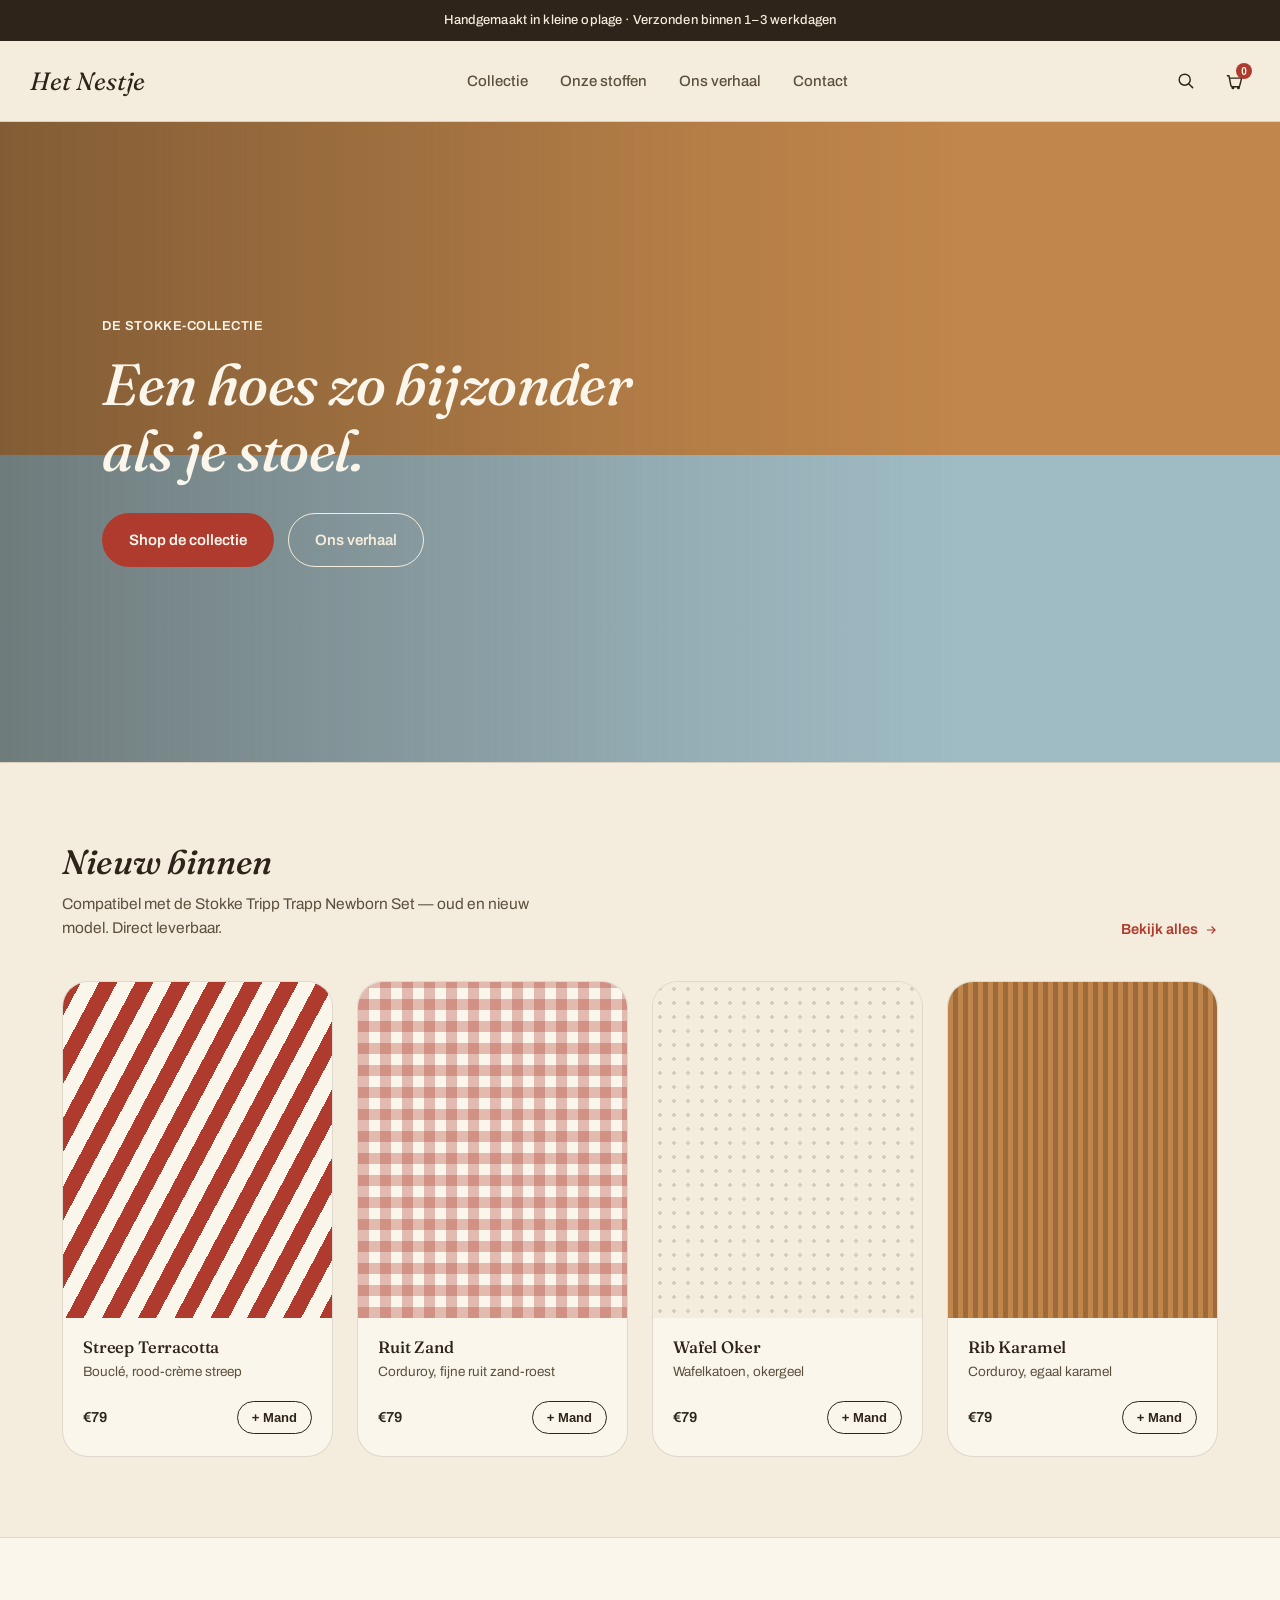
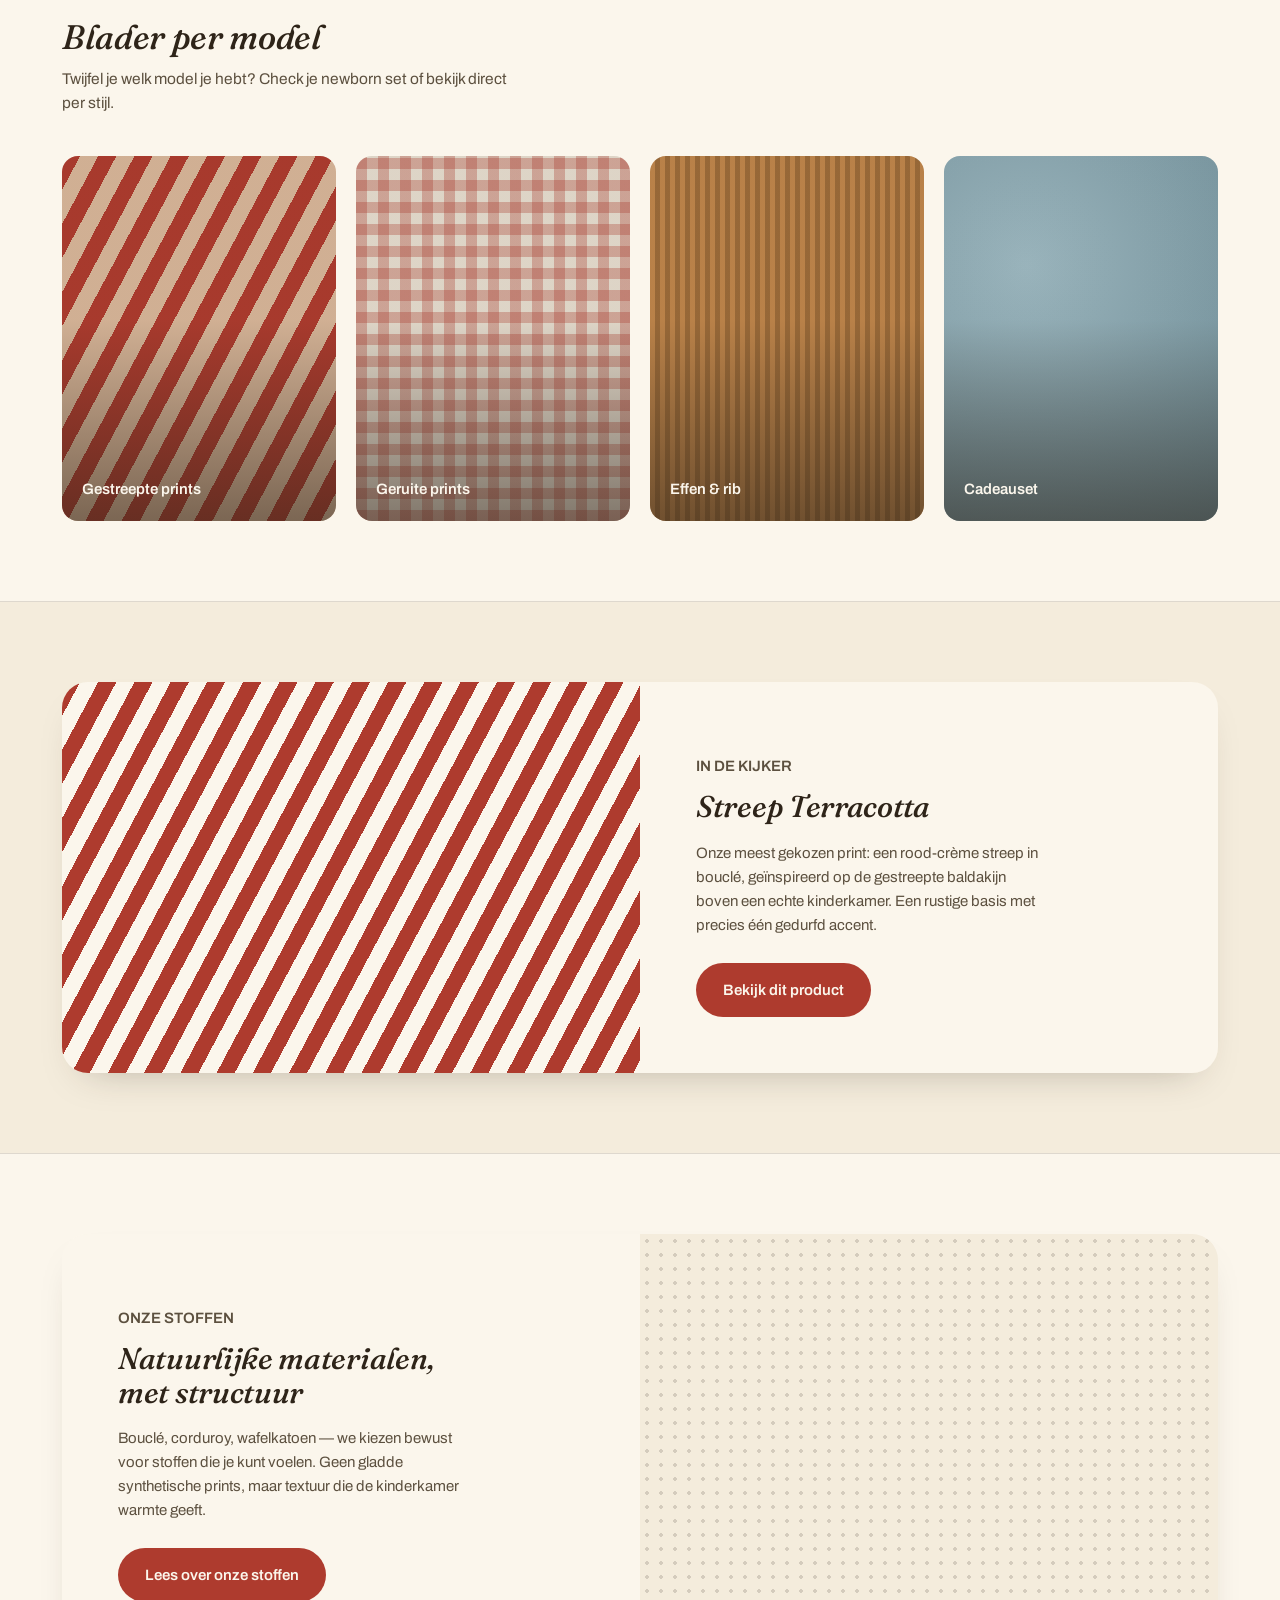
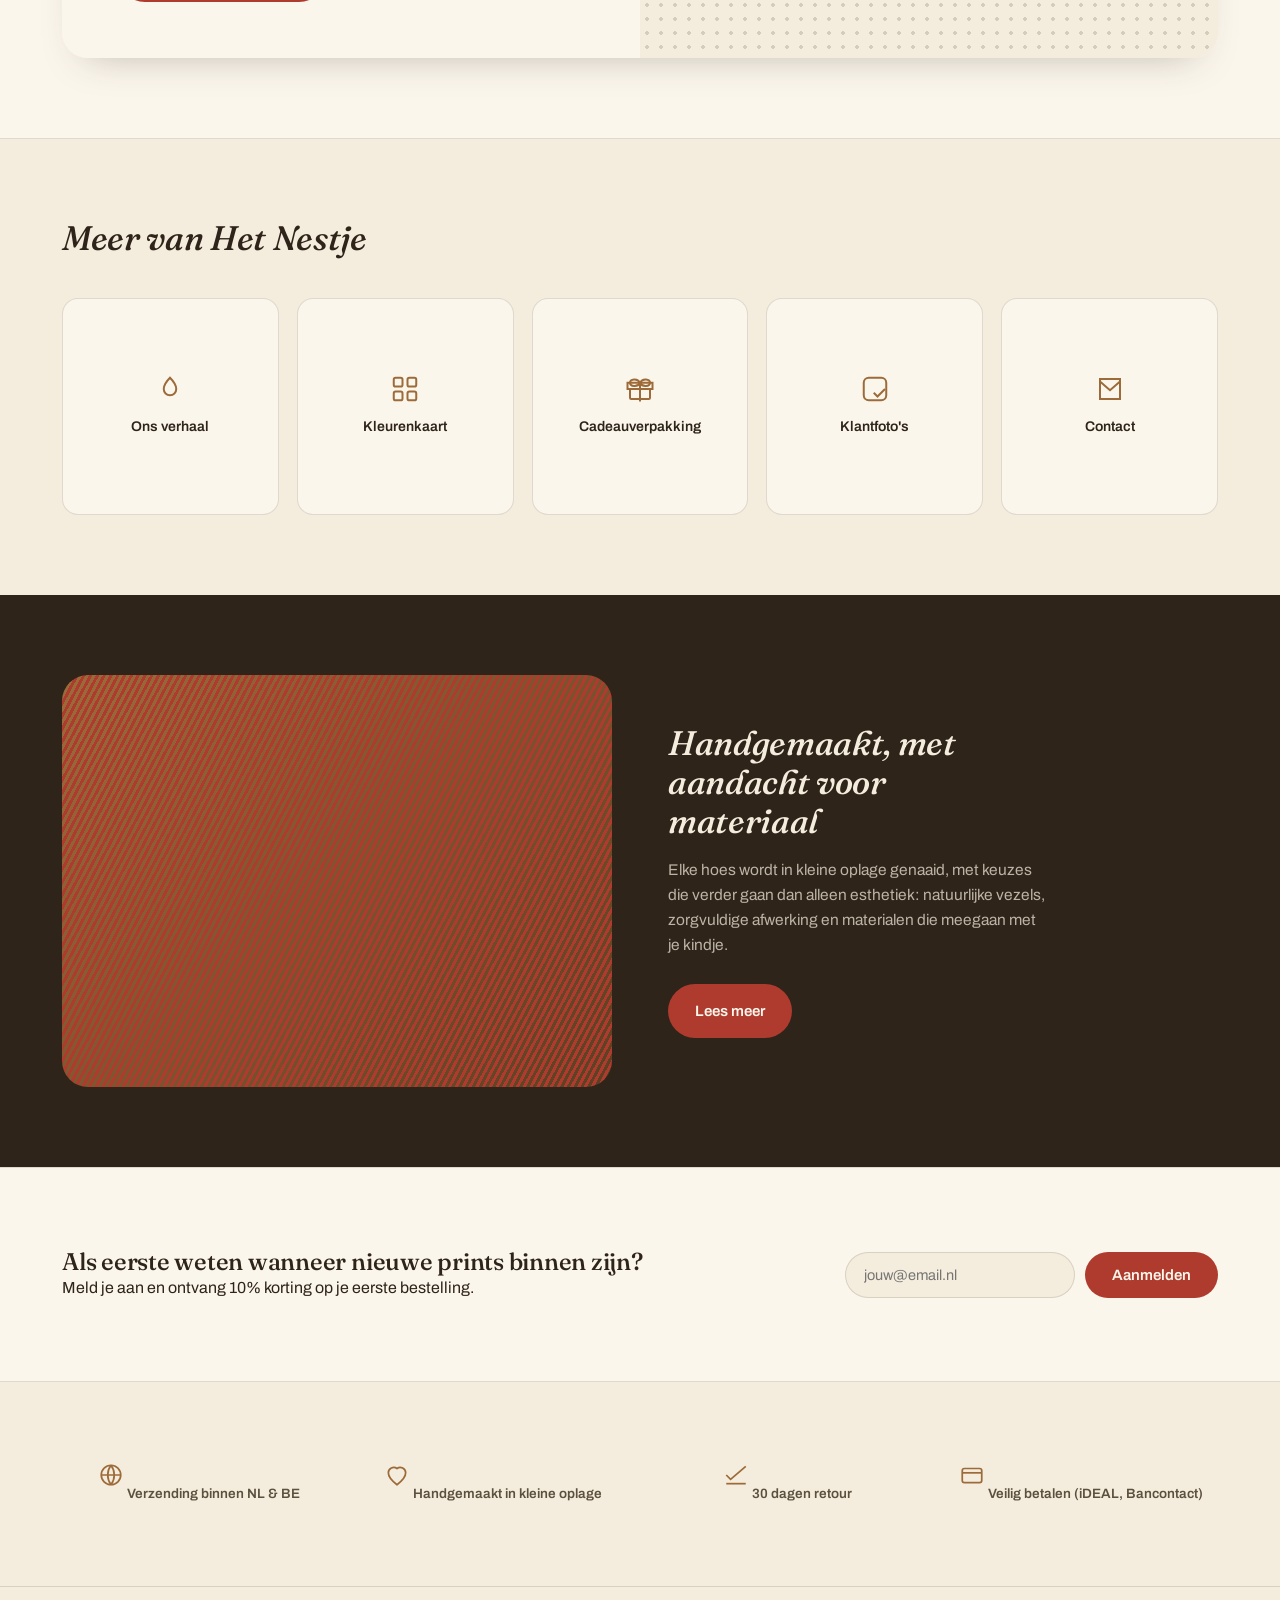
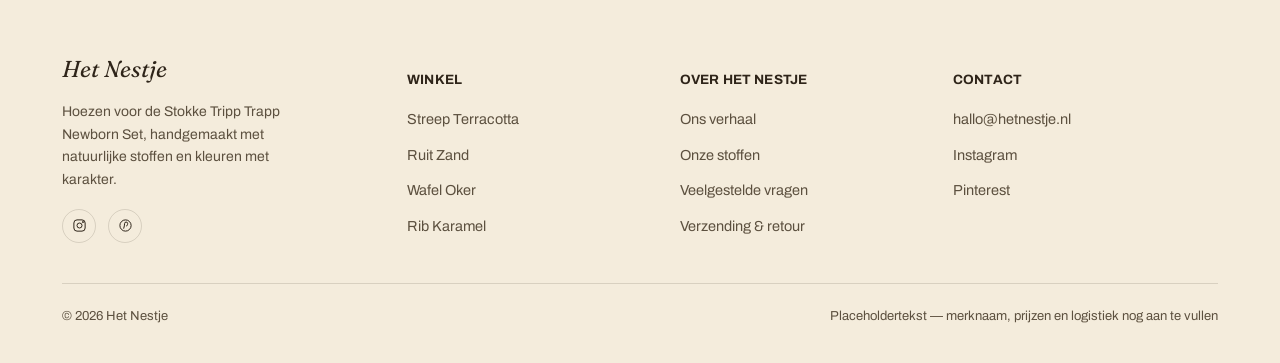
==== index.html @ 21bb1b4b "Initial commit: Het Nestje website Co-Authored-By: Claude Sonnet 5 <noreply@anthropic.com>" ====
<!DOCTYPE html>
<html lang="nl">
<head>
<meta charset="UTF-8">
<meta name="viewport" content="width=device-width, initial-scale=1.0">
<title>Het Nestje — hoezen voor de Stokke Tripp Trapp Newborn Set</title>
<link rel="preconnect" href="https://fonts.googleapis.com">
<link rel="preconnect" href="https://fonts.gstatic.com" crossorigin>
<link href="https://fonts.googleapis.com/css2?family=Fraunces:ital,opsz,wght@0,9..144,400..600;1,9..144,400..600&family=Archivo:wght@400;500;600;700&display=swap" rel="stylesheet">
<link rel="stylesheet" href="css/style.css">
</head>
<body>

<div class="announce">Handgemaakt in kleine oplage · Verzonden binnen 1–3 werkdagen</div>

<header class="nav">
  <div class="wrap nav-inner">
    <a href="#top" class="logo">Het Nestje</a>
    <nav>
      <ul class="nav-links" id="navLinks">
        <li class="nav-item">
          <a href="#collectie">Collectie</a>
          <div class="dropdown">
            <a href="#collectie">Alle prints</a>
            <a href="#modellen">Oud model newborn set</a>
            <a href="#modellen">Nieuw model newborn set</a>
          </div>
        </li>
        <li class="nav-item"><a href="#stoffen">Onze stoffen</a></li>
        <li class="nav-item"><a href="#verhaal">Ons verhaal</a></li>
        <li class="nav-item"><a href="#nieuwsbrief">Contact</a></li>
      </ul>
    </nav>
    <div class="nav-right">
      <button class="icon-btn" aria-label="Zoeken">
        <svg width="19" height="19" viewBox="0 0 24 24" fill="none" stroke="currentColor" stroke-width="1.8" stroke-linecap="round"><circle cx="11" cy="11" r="7"/><line x1="21" y1="21" x2="16.6" y2="16.6"/></svg>
      </button>
      <button class="icon-btn" aria-label="Winkelmand, 0 items">
        <svg width="19" height="19" viewBox="0 0 24 24" fill="none" stroke="currentColor" stroke-width="1.8" stroke-linecap="round" stroke-linejoin="round"><path d="M3 6h2l2.4 12.2a2 2 0 0 0 2 1.8h7.2a2 2 0 0 0 2-1.6L21 9H6"/><circle cx="10" cy="21" r="1"/><circle cx="17" cy="21" r="1"/></svg>
        <span class="cart-count">0</span>
      </button>
      <button class="nav-toggle" id="navToggle" aria-label="Menu" aria-expanded="false">
        <svg viewBox="0 0 24 24" fill="none" stroke="currentColor" stroke-width="1.8" stroke-linecap="round"><line x1="3" y1="7" x2="21" y2="7"/><line x1="3" y1="12" x2="21" y2="12"/><line x1="3" y1="17" x2="21" y2="17"/></svg>
      </button>
    </div>
  </div>
</header>

<main id="top">

  <!-- HERO: full-bleed banner, Donsje-style -->
  <section class="hero" style="padding:0;">
    <div class="hero-scene">
      <div class="hero-overlay">
        <p class="hero-eyebrow">DE STOKKE-COLLECTIE</p>
        <h1>Een hoes zo bijzonder als je stoel.</h1>
        <div class="hero-cta">
          <a href="#collectie" class="btn btn-primary">Shop de collectie</a>
          <a href="#verhaal" class="btn btn-ghost btn-on-ink">Ons verhaal</a>
        </div>
      </div>
    </div>
  </section>

  <!-- NIEUW BINNEN: product row -->
  <section id="collectie">
    <div class="wrap">
      <div class="section-head">
        <div>
          <h2>Nieuw binnen</h2>
          <p>Compatibel met de Stokke Tripp Trapp Newborn Set — oud en nieuw model. Direct leverbaar.</p>
        </div>
        <a href="#" class="section-link">Bekijk alles
          <svg viewBox="0 0 24 24" fill="none" stroke="currentColor" stroke-width="2"><path d="M5 12h14M13 6l6 6-6 6"/></svg>
        </a>
      </div>
      <div class="product-row">
        <article class="product-card">
          <div class="swatch swatch-stripe"></div>
          <div class="product-body">
            <h3>Streep Terracotta</h3>
            <p>Bouclé, rood-crème streep</p>
            <div class="product-foot">
              <span class="price">€79</span>
              <button class="add-btn">+ Mand</button>
            </div>
          </div>
        </article>
        <article class="product-card">
          <div class="swatch swatch-gingham"></div>
          <div class="product-body">
            <h3>Ruit Zand</h3>
            <p>Corduroy, fijne ruit zand-roest</p>
            <div class="product-foot">
              <span class="price">€79</span>
              <button class="add-btn">+ Mand</button>
            </div>
          </div>
        </article>
        <article class="product-card">
          <div class="swatch swatch-waffle"></div>
          <div class="product-body">
            <h3>Wafel Oker</h3>
            <p>Wafelkatoen, okergeel</p>
            <div class="product-foot">
              <span class="price">€79</span>
              <button class="add-btn">+ Mand</button>
            </div>
          </div>
        </article>
        <article class="product-card">
          <div class="swatch swatch-cord"></div>
          <div class="product-body">
            <h3>Rib Karamel</h3>
            <p>Corduroy, egaal karamel</p>
            <div class="product-foot">
              <span class="price">€79</span>
              <button class="add-btn">+ Mand</button>
            </div>
          </div>
        </article>
      </div>
    </div>
  </section>

  <!-- CATEGORIE TILES -->
  <section class="on-surface" id="modellen">
    <div class="wrap">
      <div class="section-head">
        <div>
          <h2>Blader per model</h2>
          <p>Twijfel je welk model je hebt? Check je newborn set of bekijk direct per stijl.</p>
        </div>
      </div>
      <div class="tile-grid">
        <a href="#" class="tile tile-a"><span class="tile-label">Gestreepte prints</span></a>
        <a href="#" class="tile tile-b"><span class="tile-label">Geruite prints</span></a>
        <a href="#" class="tile tile-c"><span class="tile-label">Effen &amp; rib</span></a>
        <a href="#" class="tile tile-d"><span class="tile-label">Cadeauset</span></a>
      </div>
    </div>
  </section>

  <!-- FEATURE BANNER 1 -->
  <section id="stoffen">
    <div class="wrap">
      <div class="feature">
        <div class="feature-art swatch-stripe"></div>
        <div class="feature-copy">
          <p class="feature-eyebrow">IN DE KIJKER</p>
          <h3>Streep Terracotta</h3>
          <p>Onze meest gekozen print: een rood-crème streep in bouclé, geïnspireerd op de gestreepte baldakijn boven een echte kinderkamer. Een rustige basis met precies één gedurfd accent.</p>
          <a href="#" class="btn btn-primary">Bekijk dit product</a>
        </div>
      </div>
    </div>
  </section>

  <!-- FEATURE BANNER 2 (reversed) -->
  <section class="on-surface">
    <div class="wrap">
      <div class="feature reverse">
        <div class="feature-art swatch-waffle"></div>
        <div class="feature-copy">
          <p class="feature-eyebrow">ONZE STOFFEN</p>
          <h3>Natuurlijke materialen, met structuur</h3>
          <p>Bouclé, corduroy, wafelkatoen — we kiezen bewust voor stoffen die je kunt voelen. Geen gladde synthetische prints, maar textuur die de kinderkamer warmte geeft.</p>
          <a href="#" class="btn btn-primary">Lees over onze stoffen</a>
        </div>
      </div>
    </div>
  </section>

  <!-- BRAND TILES -->
  <section id="verhaal">
    <div class="wrap">
      <div class="section-head">
        <div>
          <h2>Meer van Het Nestje</h2>
        </div>
      </div>
      <div class="brand-tiles">
        <a href="#" class="brand-tile">
          <svg viewBox="0 0 24 24" fill="none" stroke="currentColor" stroke-width="1.6"><path d="M12 3c3 3 5 6 5 9a5 5 0 0 1-10 0c0-3 2-6 5-9z"/></svg>
          <span>Ons verhaal</span>
        </a>
        <a href="#" class="brand-tile">
          <svg viewBox="0 0 24 24" fill="none" stroke="currentColor" stroke-width="1.6"><rect x="3" y="3" width="7" height="7" rx="1.5"/><rect x="14" y="3" width="7" height="7" rx="1.5"/><rect x="3" y="14" width="7" height="7" rx="1.5"/><rect x="14" y="14" width="7" height="7" rx="1.5"/></svg>
          <span>Kleurenkaart</span>
        </a>
        <a href="#" class="brand-tile">
          <svg viewBox="0 0 24 24" fill="none" stroke="currentColor" stroke-width="1.6"><path d="M20 12v7a1 1 0 0 1-1 1H5a1 1 0 0 1-1-1v-7"/><path d="M2 7h20v5H2z"/><path d="M12 22V7"/><path d="M12 7c-2-4-8-3-8 0s6 4 8 0z"/><path d="M12 7c2-4 8-3 8 0s-6 4-8 0z"/></svg>
          <span>Cadeauverpakking</span>
        </a>
        <a href="#" class="brand-tile">
          <svg viewBox="0 0 24 24" fill="none" stroke="currentColor" stroke-width="1.6"><path d="M20 12l-6 6-3-3"/><rect x="3" y="3" width="18" height="18" rx="4"/></svg>
          <span>Klantfoto's</span>
        </a>
        <a href="#nieuwsbrief" class="brand-tile">
          <svg viewBox="0 0 24 24" fill="none" stroke="currentColor" stroke-width="1.6"><path d="M4 4h16v16H4z"/><path d="M4 6l8 7 8-7"/></svg>
          <span>Contact</span>
        </a>
      </div>
    </div>
  </section>

  <!-- STATEMENT / CRAFT -->
  <section class="statement">
    <div class="wrap">
      <div class="statement-art"></div>
      <div>
        <h2>Handgemaakt, met aandacht voor materiaal</h2>
        <p>Elke hoes wordt in kleine oplage genaaid, met keuzes die verder gaan dan alleen esthetiek: natuurlijke vezels, zorgvuldige afwerking en materialen die meegaan met je kindje.</p>
        <a href="#" class="btn btn-primary">Lees meer</a>
      </div>
    </div>
  </section>

  <!-- NEWSLETTER -->
  <section class="on-surface" id="nieuwsbrief">
    <div class="wrap newsletter-inner">
      <div>
        <h2 class="newsletter">Als eerste weten wanneer nieuwe prints binnen zijn?</h2>
        <p>Meld je aan en ontvang 10% korting op je eerste bestelling.</p>
      </div>
      <form class="newsletter-form" onsubmit="event.preventDefault(); this.reset(); this.querySelector('button').textContent='Bedankt!';">
        <label for="email" class="visually-hidden">E-mailadres</label>
        <input id="email" type="email" placeholder="jouw@email.nl" required>
        <button type="submit" class="btn btn-primary">Aanmelden</button>
      </form>
    </div>
  </section>

  <!-- TRUST BADGES -->
  <section>
    <div class="wrap badges">
      <div class="badge">
        <svg viewBox="0 0 24 24" fill="none" stroke="currentColor" stroke-width="1.6"><path d="M3 12h18M12 3a15 15 0 0 1 0 18M12 3a15 15 0 0 0 0 18"/><circle cx="12" cy="12" r="9"/></svg>
        <span>Verzending binnen NL &amp; BE</span>
      </div>
      <div class="badge">
        <svg viewBox="0 0 24 24" fill="none" stroke="currentColor" stroke-width="1.6"><path d="M12 21c-4-3-8-6.5-8-11a5 5 0 0 1 8-4 5 5 0 0 1 8 4c0 4.5-4 8-8 11z"/></svg>
        <span>Handgemaakt in kleine oplage</span>
      </div>
      <div class="badge">
        <svg viewBox="0 0 24 24" fill="none" stroke="currentColor" stroke-width="1.6"><path d="M3 12l4 4L21 4"/><path d="M3 20h18"/></svg>
        <span>30 dagen retour</span>
      </div>
      <div class="badge">
        <svg viewBox="0 0 24 24" fill="none" stroke="currentColor" stroke-width="1.6"><rect x="3" y="6" width="18" height="13" rx="2"/><path d="M3 10h18"/></svg>
        <span>Veilig betalen (iDEAL, Bancontact)</span>
      </div>
    </div>
  </section>

</main>

<footer>
  <div class="wrap">
    <div class="footer-grid">
      <div class="footer-brand">
        <a href="#top" class="logo">Het Nestje</a>
        <p>Hoezen voor de Stokke Tripp Trapp Newborn Set, handgemaakt met natuurlijke stoffen en kleuren met karakter.</p>
        <div class="footer-social">
          <a href="#" aria-label="Instagram"><svg viewBox="0 0 24 24" fill="none" stroke="currentColor" stroke-width="1.6"><rect x="3" y="3" width="18" height="18" rx="5"/><circle cx="12" cy="12" r="4"/><circle cx="17.5" cy="6.5" r="1"/></svg></a>
          <a href="#" aria-label="Pinterest"><svg viewBox="0 0 24 24" fill="none" stroke="currentColor" stroke-width="1.6"><circle cx="12" cy="12" r="9"/><path d="M9 17c1-3 1.5-6 1.5-8a2.5 2.5 0 0 1 5 0c0 1.5-1 4-2.5 4"/></svg></a>
        </div>
      </div>
      <div class="footer-col">
        <h4>WINKEL</h4>
        <ul>
          <li><a href="#collectie">Streep Terracotta</a></li>
          <li><a href="#collectie">Ruit Zand</a></li>
          <li><a href="#collectie">Wafel Oker</a></li>
          <li><a href="#collectie">Rib Karamel</a></li>
        </ul>
      </div>
      <div class="footer-col">
        <h4>OVER HET NESTJE</h4>
        <ul>
          <li><a href="#verhaal">Ons verhaal</a></li>
          <li><a href="#stoffen">Onze stoffen</a></li>
          <li><a href="#">Veelgestelde vragen</a></li>
          <li><a href="#">Verzending &amp; retour</a></li>
        </ul>
      </div>
      <div class="footer-col">
        <h4>CONTACT</h4>
        <ul>
          <li><a href="mailto:hallo@hetnestje.nl">hallo@hetnestje.nl</a></li>
          <li><a href="#">Instagram</a></li>
          <li><a href="#">Pinterest</a></li>
        </ul>
      </div>
    </div>
    <div class="footer-bottom">
      <span>© 2026 Het Nestje</span>
      <span>Placeholdertekst — merknaam, prijzen en logistiek nog aan te vullen</span>
    </div>
  </div>
</footer>

<script src="js/main.js"></script>

</body>
</html>
---- css/style.css ----
:root{
    --cream:#F4ECDC;
    --surface:#FBF6EC;
    --ink:#2E2419;
    --ink-soft:#5C503F;
    --ochre:#C0864B;
    --ochre-deep:#9C6B39;
    --blue:#9FBBC4;
    --brick:#AE3B2E;
    --line: rgba(46,36,25,0.14);
    --on-ink: #F4ECDC;
    --on-ink-soft: rgba(244,236,220,0.72);
    --radius-lg: 26px;
    --radius-md: 16px;
    --shadow: 0 18px 40px -24px rgba(46,36,25,0.35);
  }
  :root:not([data-theme="light"]){
    @media (prefers-color-scheme: dark){
      --cream:#211A12; --surface:#2B2116; --ink:#F4ECDC; --ink-soft:#C9BCA5;
      --ochre:#D79A5C; --ochre-deep:#E4AD75; --blue:#8FB0BA; --brick:#D2685A;
      --line: rgba(244,236,220,0.16); --shadow: 0 18px 40px -20px rgba(0,0,0,0.55);
    }
  }
  :root[data-theme="dark"]{
    --cream:#211A12; --surface:#2B2116; --ink:#F4ECDC; --ink-soft:#C9BCA5;
    --ochre:#D79A5C; --ochre-deep:#E4AD75; --blue:#8FB0BA; --brick:#D2685A;
    --line: rgba(244,236,220,0.16); --shadow: 0 18px 40px -20px rgba(0,0,0,0.55);
  }

  *{box-sizing:border-box;}
  html{scroll-behavior:smooth;}
  body{margin:0; background:var(--cream); color:var(--ink); font-family:'Archivo',sans-serif; font-size:16px; line-height:1.6; -webkit-font-smoothing:antialiased;}
  img{max-width:100%; display:block;}
  a{color:inherit;}
  .wrap{max-width:1220px; margin:0 auto; padding:0 32px;}
  h1,h2,h3{font-family:'Fraunces',serif; font-weight:500; line-height:1.14; margin:0; letter-spacing:-0.01em;}
  p{margin:0;}

  .btn{display:inline-flex; align-items:center; gap:10px; padding:14px 26px; border-radius:999px; font-family:'Archivo',sans-serif; font-weight:600; font-size:15px; text-decoration:none; cursor:pointer; border:1.5px solid transparent; transition:transform .18s ease, background .18s ease, border-color .18s ease;}
  .btn:active{transform:scale(0.97);}
  .btn-primary{background:var(--brick); color:#FBF6EC;}
  .btn-primary:hover{background:var(--ochre-deep);}
  .btn-ghost{background:transparent; border-color:currentColor;}
  .btn-ghost:hover{background:var(--ink); color:var(--cream); border-color:var(--ink);}
  .btn-on-ink{border-color:var(--on-ink); color:var(--on-ink);}
  .btn-on-ink:hover{background:var(--on-ink); color:var(--ink);}

  /* ---------- Announcement bar ---------- */
  .announce{
    background:var(--ink); color:var(--on-ink);
    text-align:center; font-size:13px; font-weight:500;
    padding:10px 20px; letter-spacing:0.01em;
  }

  /* ---------- Nav ---------- */
  .nav{position:sticky; top:0; z-index:50; background:var(--cream); border-bottom:1px solid var(--line);}
  .nav-inner{display:flex; align-items:center; justify-content:space-between; padding:18px 0;}
  .logo{font-family:'Fraunces',serif; font-style:italic; font-size:25px; text-decoration:none; color:var(--ink);}
  .nav-links{display:flex; gap:8px; list-style:none; margin:0; padding:0;}
  .nav-item{position:relative;}
  .nav-links a{text-decoration:none; font-size:15px; font-weight:500; color:var(--ink-soft); padding:10px 12px; display:inline-block; transition:color .15s ease;}
  .nav-links > .nav-item > a:hover{color:var(--ink);}
  .nav-right{display:flex; align-items:center; gap:18px;}
  .icon-btn{background:none; border:none; cursor:pointer; color:var(--ink); display:flex; align-items:center; padding:6px; position:relative;}
  .cart-count{position:absolute; top:-2px; right:-2px; background:var(--brick); color:#FBF6EC; font-size:10px; font-weight:700; width:16px; height:16px; border-radius:50%; display:flex; align-items:center; justify-content:center;}
  .nav-toggle{display:none; background:none; border:none; cursor:pointer;}
  .nav-toggle svg{width:26px; height:26px;}

  .dropdown{
    position:absolute; top:100%; left:0;
    background:var(--surface); border:1px solid var(--line); border-radius:var(--radius-md);
    padding:14px; min-width:220px; box-shadow:var(--shadow);
    opacity:0; visibility:hidden; transform:translateY(6px);
    transition:opacity .16s ease, transform .16s ease, visibility .16s ease;
    display:flex; flex-direction:column; gap:2px;
  }
  .nav-item:hover .dropdown, .nav-item:focus-within .dropdown{opacity:1; visibility:visible; transform:translateY(0);}
  .dropdown a{padding:9px 10px; border-radius:9px; font-size:14.5px;}
  .dropdown a:hover{background:var(--cream); color:var(--ink);}

  @media (max-width:900px){
    .nav-links{position:absolute; top:100%; left:0; right:0; flex-direction:column; gap:0; background:var(--surface); border-bottom:1px solid var(--line); max-height:0; overflow:hidden; transition:max-height .25s ease;}
    .nav-links.open{max-height:420px; overflow-y:auto;}
    .nav-links a{display:block; padding:16px 32px; border-top:1px solid var(--line);}
    .dropdown{position:static; opacity:1; visibility:visible; transform:none; box-shadow:none; border:none; padding:0 0 0 20px; display:none;}
    .nav-item.expanded .dropdown{display:flex;}
    .nav-toggle{display:block;}
  }

  /* ---------- Hero (full-bleed, Donsje-style banner) ---------- */
  .hero{position:relative; overflow:hidden; border-bottom:1px solid var(--line);}
  .hero-scene{
    aspect-ratio:16/8; min-height:420px;
    background:linear-gradient(180deg, var(--ochre) 0%, var(--ochre) 52%, var(--blue) 52%, var(--blue) 100%);
    position:relative;
  }
  .hero-overlay{
    position:absolute; inset:0; display:flex; flex-direction:column; align-items:flex-start; justify-content:center;
    padding:0 8%;
    background:linear-gradient(90deg, rgba(46,36,25,0.42) 0%, rgba(46,36,25,0.08) 55%, transparent 75%);
  }
  .hero-eyebrow{color:#FBF6EC; font-size:13px; font-weight:600; letter-spacing:0.04em; margin-bottom:14px;}
  .hero h1{color:#FBF6EC; font-style:italic; font-size:clamp(34px,5.4vw,58px); max-width:14ch;}
  .hero-cta{margin-top:30px; display:flex; gap:14px; flex-wrap:wrap;}
  @media (prefers-reduced-motion:no-preference){
    .hero-overlay{animation:rise .8s ease both;}
  }
  @keyframes rise{from{opacity:0; transform:translateY(16px);} to{opacity:1; transform:translateY(0);}}

  /* ---------- Section shell ---------- */
  section{padding:80px 0;}
  .section-head{display:flex; align-items:flex-end; justify-content:space-between; gap:24px; margin-bottom:40px; flex-wrap:wrap;}
  .section-head h2{font-size:clamp(26px,3.2vw,34px); font-style:italic;}
  .section-head p{margin-top:10px; color:var(--ink-soft); font-size:15.5px; max-width:52ch;}
  .section-link{font-size:14.5px; font-weight:600; color:var(--brick); text-decoration:none; white-space:nowrap; display:flex; align-items:center; gap:6px;}
  .section-link svg{width:14px; height:14px;}
  .on-surface{background:var(--surface); border-top:1px solid var(--line); border-bottom:1px solid var(--line);}

  /* ---------- Product row ---------- */
  .product-row{display:grid; grid-template-columns:repeat(4,1fr); gap:24px;}
  .product-card{background:var(--surface); border:1px solid var(--line); border-radius:var(--radius-lg); overflow:hidden; display:flex; flex-direction:column; transition:transform .2s ease, box-shadow .2s ease;}
  .product-card:hover{transform:translateY(-4px); box-shadow:var(--shadow);}
  .swatch{aspect-ratio:4/5; width:100%;}
  .swatch-stripe{background-image:repeating-linear-gradient(118deg, var(--brick) 0 16px, var(--surface) 16px 32px);}
  .swatch-gingham{background-color:var(--surface); background-image:repeating-linear-gradient(0deg, rgba(174,59,46,0.32) 0 11px, transparent 11px 22px), repeating-linear-gradient(90deg, rgba(174,59,46,0.32) 0 11px, transparent 11px 22px);}
  .swatch-waffle{background-color:var(--cream); background-image:radial-gradient(circle at 7px 7px, rgba(46,36,25,0.16) 1.6px, transparent 1.7px); background-size:14px 14px;}
  .swatch-cord{background:repeating-linear-gradient(90deg, var(--ochre) 0 5px, var(--ochre-deep) 5px 10px);}
  .product-body{padding:20px 20px 22px; display:flex; flex-direction:column; gap:4px; flex:1;}
  .product-body h3{font-size:16.5px; font-weight:500;}
  .product-body p{color:var(--ink-soft); font-size:13.5px;}
  .product-foot{margin-top:14px; display:flex; align-items:center; justify-content:space-between;}
  .price{font-weight:600; font-size:14.5px;}
  .add-btn{font-size:13px; font-weight:600; border:1.5px solid var(--ink); background:none; padding:8px 14px; border-radius:999px; cursor:pointer; color:var(--ink); transition:background .15s ease,color .15s ease;}
  .add-btn:hover{background:var(--ink); color:var(--cream);}
  @media (max-width:980px){.product-row{grid-template-columns:repeat(2,1fr);}}
  @media (max-width:560px){.product-row{grid-template-columns:1fr;}}

  /* ---------- Category tiles ---------- */
  .tile-grid{display:grid; grid-template-columns:repeat(4,1fr); gap:20px;}
  .tile{position:relative; border-radius:var(--radius-md); overflow:hidden; aspect-ratio:3/4; display:flex; align-items:flex-end; text-decoration:none; color:#FBF6EC;}
  .tile-label{position:relative; padding:20px; font-weight:600; font-size:15px; z-index:2;}
  .tile::after{content:""; position:absolute; inset:0; background:linear-gradient(0deg, rgba(46,36,25,0.55), rgba(46,36,25,0.05) 55%); z-index:1;}
  .tile-a{background:repeating-linear-gradient(118deg, var(--brick) 0 16px, #d9b79a 16px 32px);}
  .tile-b{background-color:#e7ded0; background-image:repeating-linear-gradient(0deg, rgba(174,59,46,0.32) 0 11px, transparent 11px 22px), repeating-linear-gradient(90deg, rgba(174,59,46,0.32) 0 11px, transparent 11px 22px);}
  .tile-c{background:repeating-linear-gradient(90deg, var(--ochre) 0 5px, var(--ochre-deep) 5px 10px);}
  .tile-d{background:radial-gradient(circle at 30% 30%, var(--blue), #6f8f9a);}
  @media (max-width:900px){.tile-grid{grid-template-columns:repeat(2,1fr);}}

  /* ---------- Feature banners (alternating) ---------- */
  .feature{display:grid; grid-template-columns:1fr 1fr; gap:0; align-items:stretch; border-radius:var(--radius-lg); overflow:hidden; box-shadow:var(--shadow);}
  .feature-art{min-height:380px;}
  .feature-copy{background:var(--surface); padding:56px; display:flex; flex-direction:column; justify-content:center;}
  .feature.reverse{grid-template-columns:1fr 1fr;}
  .feature.reverse .feature-art{order:2;}
  .feature-eyebrow{font-size:13px; font-weight:600; color:var(--ochre-deep); margin-bottom:12px;}
  .feature h3{font-size:clamp(24px,2.6vw,30px); font-style:italic; max-width:16ch;}
  .feature-copy p{margin-top:16px; color:var(--ink-soft); font-size:15px; max-width:38ch;}
  .feature-copy .btn{margin-top:26px; width:fit-content;}
  @media (max-width:820px){
    .feature, .feature.reverse{grid-template-columns:1fr;}
    .feature.reverse .feature-art{order:0;}
    .feature-art{min-height:260px;}
    .feature-copy{padding:36px 28px;}
  }

  /* ---------- Brand link tiles ---------- */
  .brand-tiles{display:grid; grid-template-columns:repeat(5,1fr); gap:18px;}
  .brand-tile{border-radius:var(--radius-md); background:var(--surface); border:1px solid var(--line); aspect-ratio:1/1; display:flex; flex-direction:column; align-items:center; justify-content:center; gap:12px; text-decoration:none; color:var(--ink); padding:16px; text-align:center; transition:transform .18s ease, box-shadow .18s ease;}
  .brand-tile:hover{transform:translateY(-3px); box-shadow:var(--shadow);}
  .brand-tile svg{width:30px; height:30px; color:var(--ochre-deep);}
  .brand-tile span{font-size:14px; font-weight:600;}
  @media (max-width:900px){.brand-tiles{grid-template-columns:repeat(3,1fr);}}
  @media (max-width:560px){.brand-tiles{grid-template-columns:repeat(2,1fr);}}

  /* ---------- Craft / statement banner (dark, Donsje sustainability-block style) ---------- */
  .statement{background:var(--ink); color:var(--on-ink);}
  .statement .wrap{display:grid; grid-template-columns:1fr 1fr; gap:56px; align-items:center;}
  .statement-art{border-radius:var(--radius-lg); aspect-ratio:4/3; background:repeating-linear-gradient(118deg, var(--brick) 0 3px, transparent 3px 6px), linear-gradient(135deg, var(--ochre-deep), #5c3f22);}
  .statement h2{color:var(--on-ink); font-style:italic; font-size:clamp(26px,3vw,34px); max-width:16ch;}
  .statement p{margin-top:18px; color:var(--on-ink-soft); font-size:15.5px; max-width:42ch;}
  .statement .btn{margin-top:26px;}
  @media (max-width:860px){.statement .wrap{grid-template-columns:1fr;} .statement-art{order:-1; max-width:340px; margin:0 auto;}}

  /* ---------- Newsletter ---------- */
  .newsletter-inner{display:flex; align-items:center; justify-content:space-between; gap:32px; flex-wrap:wrap;}
  .newsletter h2{font-size:clamp(22px,2.6vw,30px); font-style:italic; max-width:18ch;}
  .newsletter p{margin-top:8px; color:var(--ink-soft); font-size:14.5px;}
  .newsletter-form{display:flex; gap:10px; flex-wrap:wrap;}
  .newsletter-form input{padding:14px 18px; border-radius:999px; border:1.5px solid var(--line); background:var(--cream); font-family:'Archivo',sans-serif; font-size:14.5px; min-width:230px; color:var(--ink);}
  .newsletter-form input:focus{outline:2px solid var(--brick); outline-offset:2px;}

  /* ---------- Trust badges ---------- */
  .badges{display:grid; grid-template-columns:repeat(4,1fr); gap:20px; text-align:center;}
  .badge svg{width:26px; height:26px; color:var(--ochre-deep); margin:0 auto 10px;}
  .badge span{font-size:13.5px; font-weight:600; color:var(--ink-soft);}
  @media (max-width:700px){.badges{grid-template-columns:repeat(2,1fr); row-gap:32px;}}

  /* ---------- Footer ---------- */
  footer{padding:64px 0 36px; border-top:1px solid var(--line);}
  .footer-grid{display:grid; grid-template-columns:1.3fr 1fr 1fr 1.1fr; gap:32px; padding-bottom:40px;}
  .footer-brand .logo{font-size:23px;}
  .footer-brand p{margin-top:14px; color:var(--ink-soft); font-size:14px; max-width:30ch;}
  .footer-social{display:flex; gap:12px; margin-top:18px;}
  .footer-social a{width:34px; height:34px; border-radius:50%; border:1px solid var(--line); display:flex; align-items:center; justify-content:center;}
  .footer-social svg{width:15px; height:15px;}
  .footer-col h4{font-size:13.5px; font-weight:700; margin-bottom:16px; letter-spacing:0.01em;}
  .footer-col ul{list-style:none; margin:0; padding:0; display:flex; flex-direction:column; gap:10px;}
  .footer-col a{text-decoration:none; color:var(--ink-soft); font-size:14.5px;}
  .footer-col a:hover{color:var(--ink);}
  .footer-bottom{border-top:1px solid var(--line); padding-top:22px; display:flex; justify-content:space-between; flex-wrap:wrap; gap:10px; font-size:13px; color:var(--ink-soft);}
  @media (max-width:820px){.footer-grid{grid-template-columns:1fr 1fr;}}
  @media (max-width:520px){.footer-grid{grid-template-columns:1fr;}}

  .visually-hidden{position:absolute; width:1px; height:1px; overflow:hidden; clip:rect(0 0 0 0);}
  :focus-visible{outline:2px solid var(--brick); outline-offset:3px;}
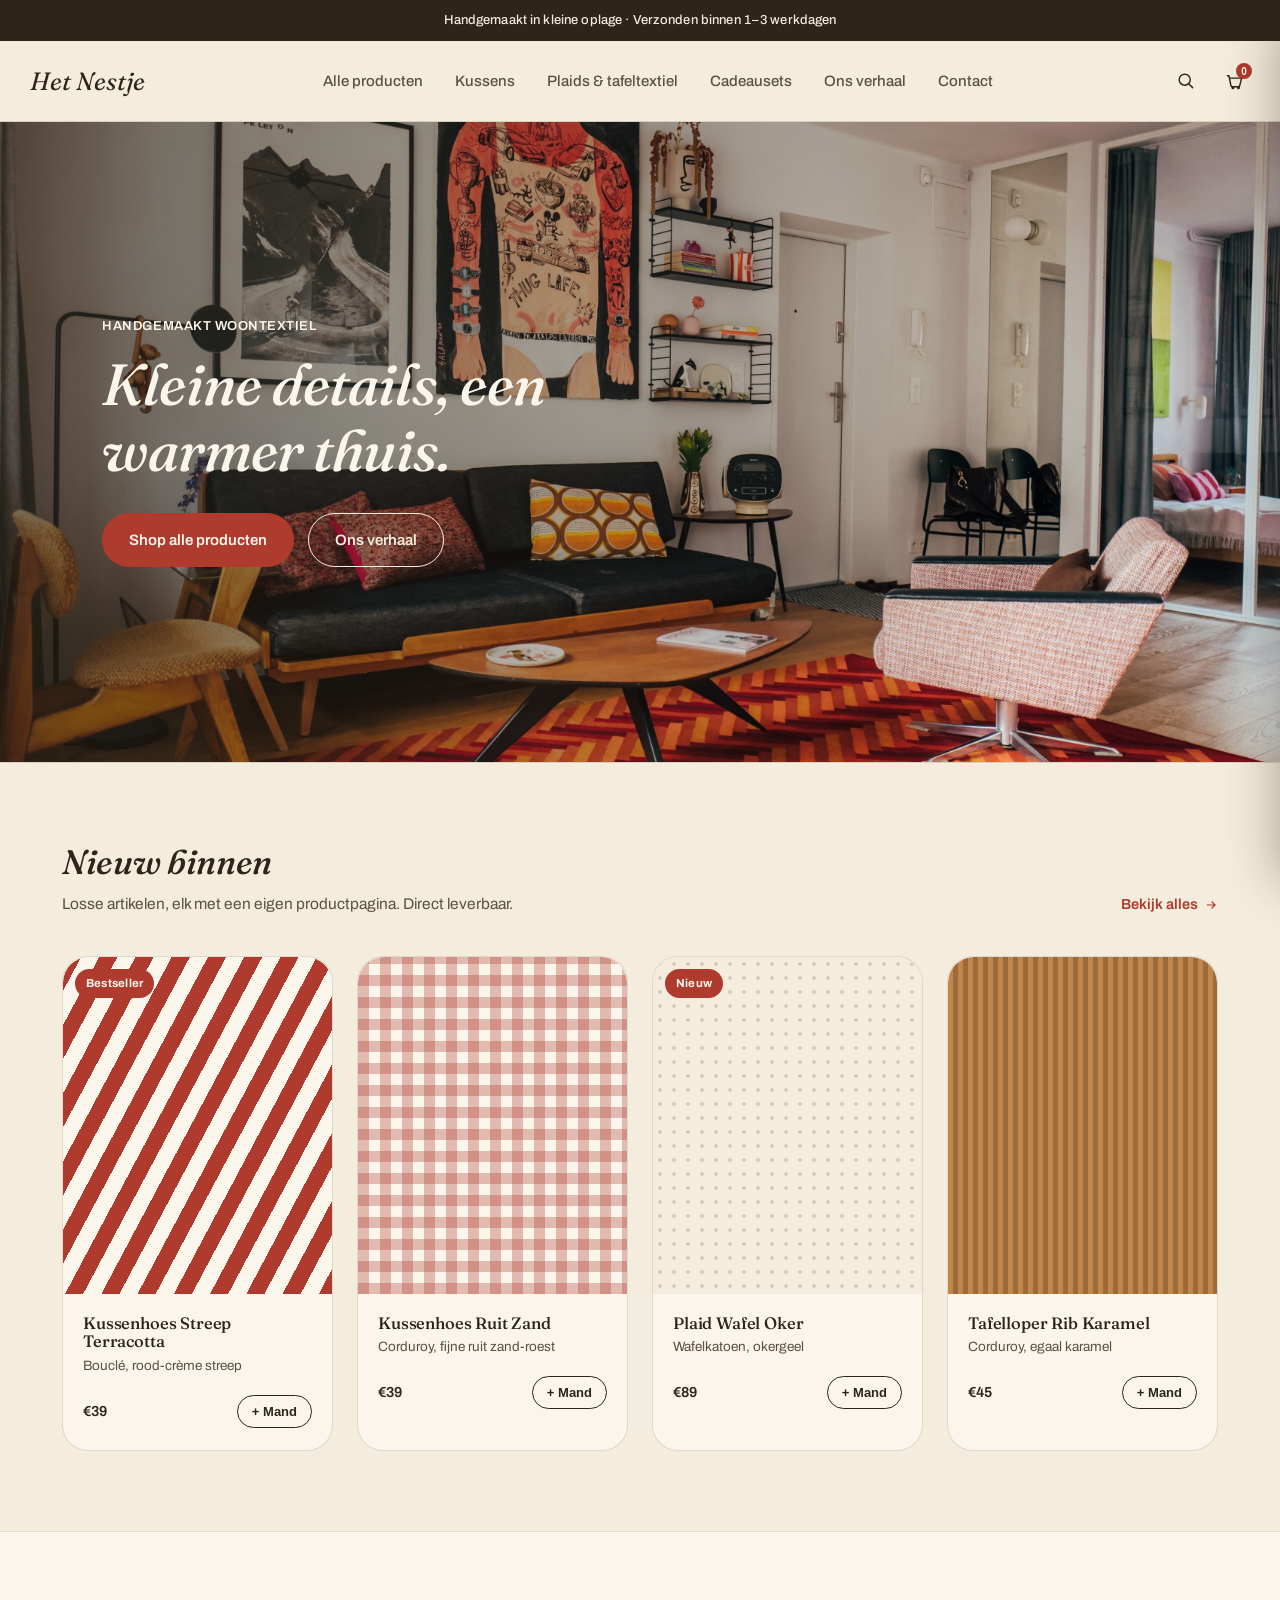
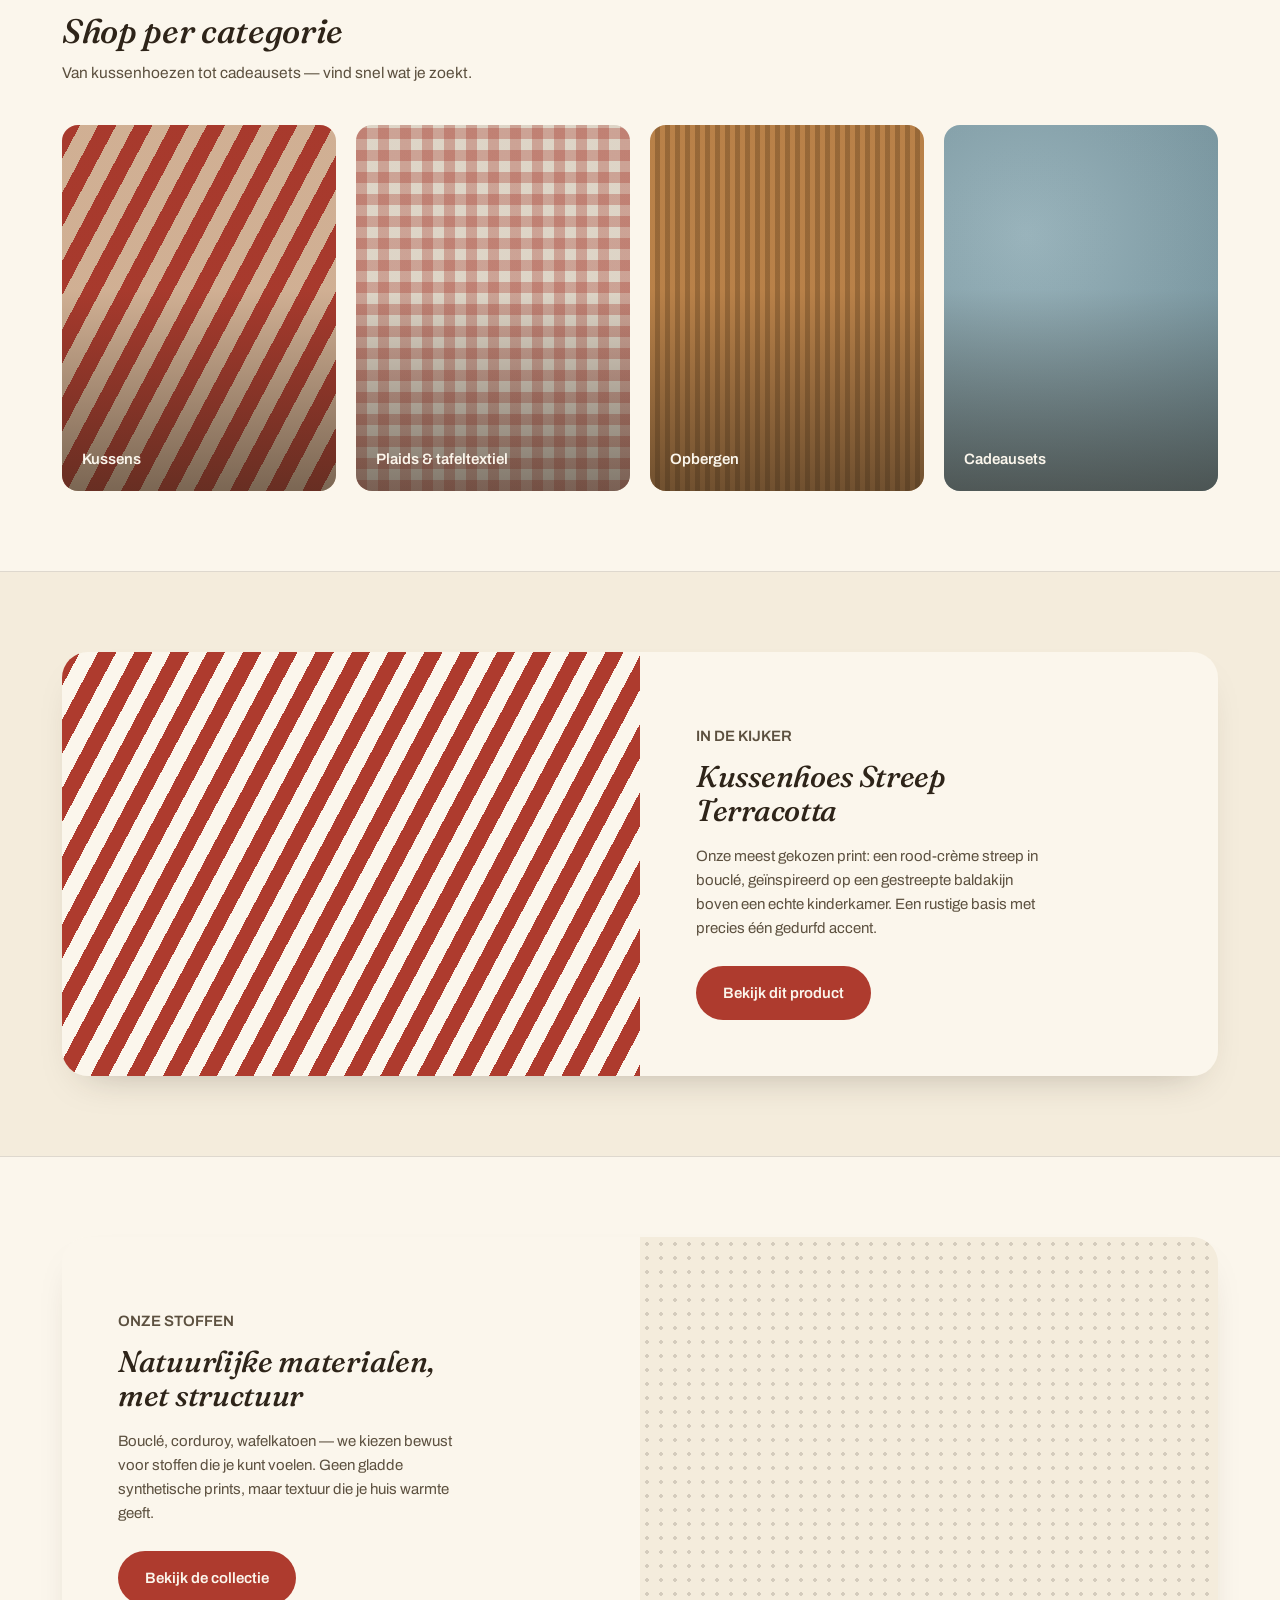
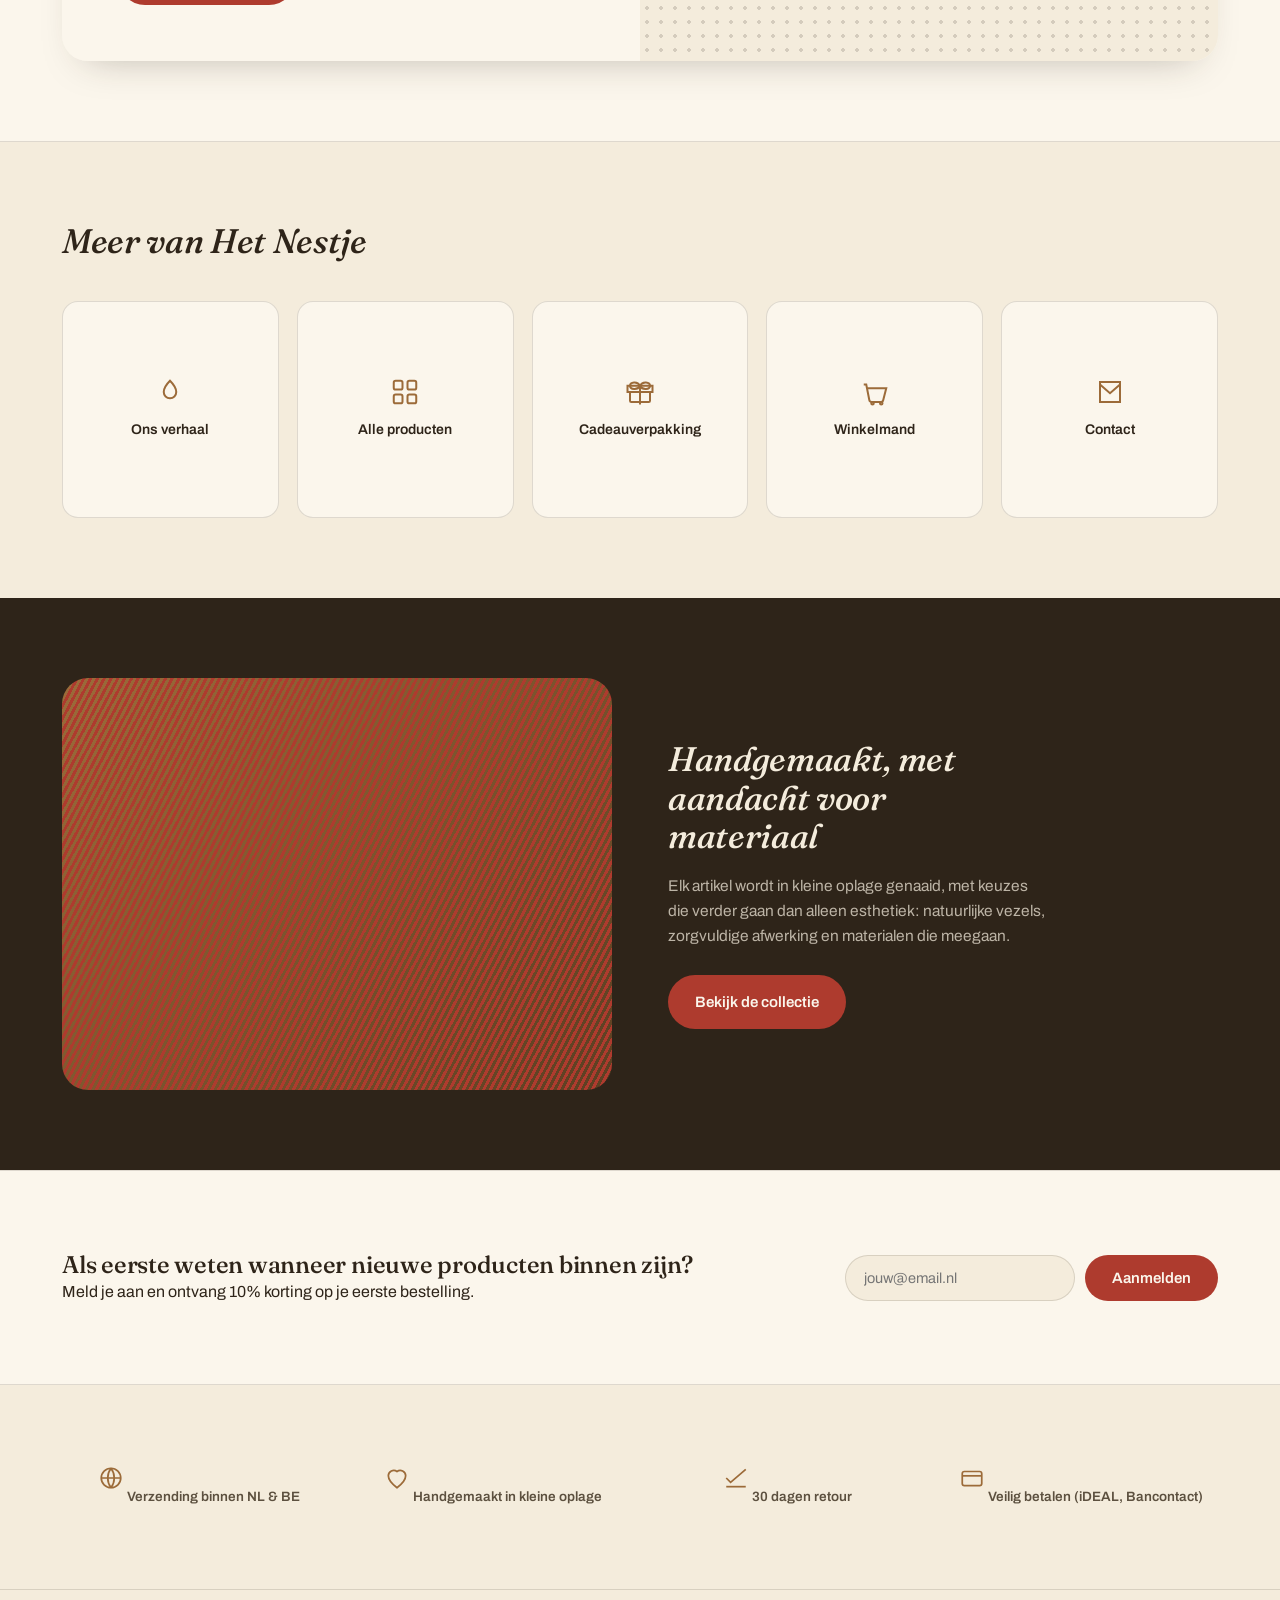
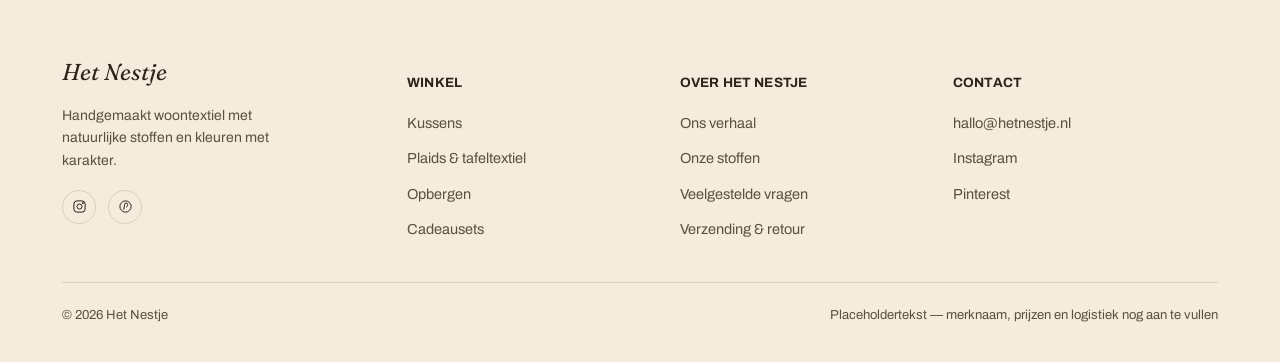
==== commit 241c1841: "Herbouw shop: losse producten, winkelmand en checkout - Losse productcatalogus (js/products.js) i.p." ====
--- a/index.html
+++ b/index.html
@@ -3,7 +3,7 @@
 <head>
 <meta charset="UTF-8">
 <meta name="viewport" content="width=device-width, initial-scale=1.0">
-<title>Het Nestje — hoezen voor de Stokke Tripp Trapp Newborn Set</title>
+<title>Het Nestje — handgemaakte woontextiel</title>
 <link rel="preconnect" href="https://fonts.googleapis.com">
 <link rel="preconnect" href="https://fonts.gstatic.com" crossorigin>
 <link href="https://fonts.googleapis.com/css2?family=Fraunces:ital,opsz,wght@0,9..144,400..600;1,9..144,400..600&family=Archivo:wght@400;500;600;700&display=swap" rel="stylesheet">
@@ -15,27 +15,22 @@
 
 <header class="nav">
   <div class="wrap nav-inner">
-    <a href="#top" class="logo">Het Nestje</a>
+    <a href="index.html" class="logo">Het Nestje</a>
     <nav>
       <ul class="nav-links" id="navLinks">
-        <li class="nav-item">
-          <a href="#collectie">Collectie</a>
-          <div class="dropdown">
-            <a href="#collectie">Alle prints</a>
-            <a href="#modellen">Oud model newborn set</a>
-            <a href="#modellen">Nieuw model newborn set</a>
-          </div>
-        </li>
-        <li class="nav-item"><a href="#stoffen">Onze stoffen</a></li>
-        <li class="nav-item"><a href="#verhaal">Ons verhaal</a></li>
-        <li class="nav-item"><a href="#nieuwsbrief">Contact</a></li>
+        <li class="nav-item"><a href="shop.html">Alle producten</a></li>
+        <li class="nav-item"><a href="shop.html?cat=Kussens">Kussens</a></li>
+        <li class="nav-item"><a href="shop.html?cat=Plaids%20%26%20tafeltextiel">Plaids &amp; tafeltextiel</a></li>
+        <li class="nav-item"><a href="shop.html?cat=Cadeausets">Cadeausets</a></li>
+        <li class="nav-item"><a href="index.html#verhaal">Ons verhaal</a></li>
+        <li class="nav-item"><a href="index.html#nieuwsbrief">Contact</a></li>
       </ul>
     </nav>
     <div class="nav-right">
       <button class="icon-btn" aria-label="Zoeken">
         <svg width="19" height="19" viewBox="0 0 24 24" fill="none" stroke="currentColor" stroke-width="1.8" stroke-linecap="round"><circle cx="11" cy="11" r="7"/><line x1="21" y1="21" x2="16.6" y2="16.6"/></svg>
       </button>
-      <button class="icon-btn" aria-label="Winkelmand, 0 items">
+      <button class="icon-btn" aria-label="Winkelmand" data-cart-open>
         <svg width="19" height="19" viewBox="0 0 24 24" fill="none" stroke="currentColor" stroke-width="1.8" stroke-linecap="round" stroke-linejoin="round"><path d="M3 6h2l2.4 12.2a2 2 0 0 0 2 1.8h7.2a2 2 0 0 0 2-1.6L21 9H6"/><circle cx="10" cy="21" r="1"/><circle cx="17" cy="21" r="1"/></svg>
         <span class="cart-count">0</span>
       </button>
@@ -48,78 +43,33 @@
 
 <main id="top">
 
-  <!-- HERO: full-bleed banner, Donsje-style -->
+  <!-- HERO: full-bleed banner -->
   <section class="hero" style="padding:0;">
     <div class="hero-scene">
       <div class="hero-overlay">
-        <p class="hero-eyebrow">DE STOKKE-COLLECTIE</p>
-        <h1>Een hoes zo bijzonder als je stoel.</h1>
+        <p class="hero-eyebrow">HANDGEMAAKT WOONTEXTIEL</p>
+        <h1>Kleine details, een warmer thuis.</h1>
         <div class="hero-cta">
-          <a href="#collectie" class="btn btn-primary">Shop de collectie</a>
-          <a href="#verhaal" class="btn btn-ghost btn-on-ink">Ons verhaal</a>
-        </div>
-      </div>
-    </div>
-  </section>
-
-  <!-- NIEUW BINNEN: product row -->
+          <a href="shop.html" class="btn btn-primary">Shop alle producten</a>
+          <a href="index.html#verhaal" class="btn btn-ghost btn-on-ink">Ons verhaal</a>
+        </div>
+      </div>
+    </div>
+  </section>
+
+  <!-- NIEUW BINNEN: dynamische productgrid -->
   <section id="collectie">
     <div class="wrap">
       <div class="section-head">
         <div>
           <h2>Nieuw binnen</h2>
-          <p>Compatibel met de Stokke Tripp Trapp Newborn Set — oud en nieuw model. Direct leverbaar.</p>
-        </div>
-        <a href="#" class="section-link">Bekijk alles
+          <p>Losse artikelen, elk met een eigen productpagina. Direct leverbaar.</p>
+        </div>
+        <a href="shop.html" class="section-link">Bekijk alles
           <svg viewBox="0 0 24 24" fill="none" stroke="currentColor" stroke-width="2"><path d="M5 12h14M13 6l6 6-6 6"/></svg>
         </a>
       </div>
-      <div class="product-row">
-        <article class="product-card">
-          <div class="swatch swatch-stripe"></div>
-          <div class="product-body">
-            <h3>Streep Terracotta</h3>
-            <p>Bouclé, rood-crème streep</p>
-            <div class="product-foot">
-              <span class="price">€79</span>
-              <button class="add-btn">+ Mand</button>
-            </div>
-          </div>
-        </article>
-        <article class="product-card">
-          <div class="swatch swatch-gingham"></div>
-          <div class="product-body">
-            <h3>Ruit Zand</h3>
-            <p>Corduroy, fijne ruit zand-roest</p>
-            <div class="product-foot">
-              <span class="price">€79</span>
-              <button class="add-btn">+ Mand</button>
-            </div>
-          </div>
-        </article>
-        <article class="product-card">
-          <div class="swatch swatch-waffle"></div>
-          <div class="product-body">
-            <h3>Wafel Oker</h3>
-            <p>Wafelkatoen, okergeel</p>
-            <div class="product-foot">
-              <span class="price">€79</span>
-              <button class="add-btn">+ Mand</button>
-            </div>
-          </div>
-        </article>
-        <article class="product-card">
-          <div class="swatch swatch-cord"></div>
-          <div class="product-body">
-            <h3>Rib Karamel</h3>
-            <p>Corduroy, egaal karamel</p>
-            <div class="product-foot">
-              <span class="price">€79</span>
-              <button class="add-btn">+ Mand</button>
-            </div>
-          </div>
-        </article>
-      </div>
+      <div class="product-row" data-shop="featured"></div>
     </div>
   </section>
 
@@ -128,15 +78,15 @@
     <div class="wrap">
       <div class="section-head">
         <div>
-          <h2>Blader per model</h2>
-          <p>Twijfel je welk model je hebt? Check je newborn set of bekijk direct per stijl.</p>
+          <h2>Shop per categorie</h2>
+          <p>Van kussenhoezen tot cadeausets — vind snel wat je zoekt.</p>
         </div>
       </div>
       <div class="tile-grid">
-        <a href="#" class="tile tile-a"><span class="tile-label">Gestreepte prints</span></a>
-        <a href="#" class="tile tile-b"><span class="tile-label">Geruite prints</span></a>
-        <a href="#" class="tile tile-c"><span class="tile-label">Effen &amp; rib</span></a>
-        <a href="#" class="tile tile-d"><span class="tile-label">Cadeauset</span></a>
+        <a href="shop.html?cat=Kussens" class="tile tile-a"><span class="tile-label">Kussens</span></a>
+        <a href="shop.html?cat=Plaids%20%26%20tafeltextiel" class="tile tile-b"><span class="tile-label">Plaids &amp; tafeltextiel</span></a>
+        <a href="shop.html?cat=Opbergen" class="tile tile-c"><span class="tile-label">Opbergen</span></a>
+        <a href="shop.html?cat=Cadeausets" class="tile tile-d"><span class="tile-label">Cadeausets</span></a>
       </div>
     </div>
   </section>
@@ -148,9 +98,9 @@
         <div class="feature-art swatch-stripe"></div>
         <div class="feature-copy">
           <p class="feature-eyebrow">IN DE KIJKER</p>
-          <h3>Streep Terracotta</h3>
-          <p>Onze meest gekozen print: een rood-crème streep in bouclé, geïnspireerd op de gestreepte baldakijn boven een echte kinderkamer. Een rustige basis met precies één gedurfd accent.</p>
-          <a href="#" class="btn btn-primary">Bekijk dit product</a>
+          <h3>Kussenhoes Streep Terracotta</h3>
+          <p>Onze meest gekozen print: een rood-crème streep in bouclé, geïnspireerd op een gestreepte baldakijn boven een echte kinderkamer. Een rustige basis met precies één gedurfd accent.</p>
+          <a href="product.html?id=streep-terracotta" class="btn btn-primary">Bekijk dit product</a>
         </div>
       </div>
     </div>
@@ -164,8 +114,8 @@
         <div class="feature-copy">
           <p class="feature-eyebrow">ONZE STOFFEN</p>
           <h3>Natuurlijke materialen, met structuur</h3>
-          <p>Bouclé, corduroy, wafelkatoen — we kiezen bewust voor stoffen die je kunt voelen. Geen gladde synthetische prints, maar textuur die de kinderkamer warmte geeft.</p>
-          <a href="#" class="btn btn-primary">Lees over onze stoffen</a>
+          <p>Bouclé, corduroy, wafelkatoen — we kiezen bewust voor stoffen die je kunt voelen. Geen gladde synthetische prints, maar textuur die je huis warmte geeft.</p>
+          <a href="shop.html" class="btn btn-primary">Bekijk de collectie</a>
         </div>
       </div>
     </div>
@@ -180,23 +130,23 @@
         </div>
       </div>
       <div class="brand-tiles">
-        <a href="#" class="brand-tile">
+        <a href="index.html#verhaal" class="brand-tile">
           <svg viewBox="0 0 24 24" fill="none" stroke="currentColor" stroke-width="1.6"><path d="M12 3c3 3 5 6 5 9a5 5 0 0 1-10 0c0-3 2-6 5-9z"/></svg>
           <span>Ons verhaal</span>
         </a>
-        <a href="#" class="brand-tile">
+        <a href="shop.html" class="brand-tile">
           <svg viewBox="0 0 24 24" fill="none" stroke="currentColor" stroke-width="1.6"><rect x="3" y="3" width="7" height="7" rx="1.5"/><rect x="14" y="3" width="7" height="7" rx="1.5"/><rect x="3" y="14" width="7" height="7" rx="1.5"/><rect x="14" y="14" width="7" height="7" rx="1.5"/></svg>
-          <span>Kleurenkaart</span>
-        </a>
-        <a href="#" class="brand-tile">
+          <span>Alle producten</span>
+        </a>
+        <a href="shop.html?cat=Cadeausets" class="brand-tile">
           <svg viewBox="0 0 24 24" fill="none" stroke="currentColor" stroke-width="1.6"><path d="M20 12v7a1 1 0 0 1-1 1H5a1 1 0 0 1-1-1v-7"/><path d="M2 7h20v5H2z"/><path d="M12 22V7"/><path d="M12 7c-2-4-8-3-8 0s6 4 8 0z"/><path d="M12 7c2-4 8-3 8 0s-6 4-8 0z"/></svg>
           <span>Cadeauverpakking</span>
         </a>
-        <a href="#" class="brand-tile">
-          <svg viewBox="0 0 24 24" fill="none" stroke="currentColor" stroke-width="1.6"><path d="M20 12l-6 6-3-3"/><rect x="3" y="3" width="18" height="18" rx="4"/></svg>
-          <span>Klantfoto's</span>
-        </a>
-        <a href="#nieuwsbrief" class="brand-tile">
+        <a href="cart.html" class="brand-tile">
+          <svg viewBox="0 0 24 24" fill="none" stroke="currentColor" stroke-width="1.6"><path d="M3 6h2l2.4 12.2a2 2 0 0 0 2 1.8h7.2a2 2 0 0 0 2-1.6L21 9H6"/><circle cx="10" cy="21" r="1"/><circle cx="17" cy="21" r="1"/></svg>
+          <span>Winkelmand</span>
+        </a>
+        <a href="index.html#nieuwsbrief" class="brand-tile">
           <svg viewBox="0 0 24 24" fill="none" stroke="currentColor" stroke-width="1.6"><path d="M4 4h16v16H4z"/><path d="M4 6l8 7 8-7"/></svg>
           <span>Contact</span>
         </a>
@@ -210,8 +160,8 @@
       <div class="statement-art"></div>
       <div>
         <h2>Handgemaakt, met aandacht voor materiaal</h2>
-        <p>Elke hoes wordt in kleine oplage genaaid, met keuzes die verder gaan dan alleen esthetiek: natuurlijke vezels, zorgvuldige afwerking en materialen die meegaan met je kindje.</p>
-        <a href="#" class="btn btn-primary">Lees meer</a>
+        <p>Elk artikel wordt in kleine oplage genaaid, met keuzes die verder gaan dan alleen esthetiek: natuurlijke vezels, zorgvuldige afwerking en materialen die meegaan.</p>
+        <a href="shop.html" class="btn btn-primary">Bekijk de collectie</a>
       </div>
     </div>
   </section>
@@ -220,7 +170,7 @@
   <section class="on-surface" id="nieuwsbrief">
     <div class="wrap newsletter-inner">
       <div>
-        <h2 class="newsletter">Als eerste weten wanneer nieuwe prints binnen zijn?</h2>
+        <h2 class="newsletter">Als eerste weten wanneer nieuwe producten binnen zijn?</h2>
         <p>Meld je aan en ontvang 10% korting op je eerste bestelling.</p>
       </div>
       <form class="newsletter-form" onsubmit="event.preventDefault(); this.reset(); this.querySelector('button').textContent='Bedankt!';">
@@ -259,8 +209,8 @@
   <div class="wrap">
     <div class="footer-grid">
       <div class="footer-brand">
-        <a href="#top" class="logo">Het Nestje</a>
-        <p>Hoezen voor de Stokke Tripp Trapp Newborn Set, handgemaakt met natuurlijke stoffen en kleuren met karakter.</p>
+        <a href="index.html" class="logo">Het Nestje</a>
+        <p>Handgemaakt woontextiel met natuurlijke stoffen en kleuren met karakter.</p>
         <div class="footer-social">
           <a href="#" aria-label="Instagram"><svg viewBox="0 0 24 24" fill="none" stroke="currentColor" stroke-width="1.6"><rect x="3" y="3" width="18" height="18" rx="5"/><circle cx="12" cy="12" r="4"/><circle cx="17.5" cy="6.5" r="1"/></svg></a>
           <a href="#" aria-label="Pinterest"><svg viewBox="0 0 24 24" fill="none" stroke="currentColor" stroke-width="1.6"><circle cx="12" cy="12" r="9"/><path d="M9 17c1-3 1.5-6 1.5-8a2.5 2.5 0 0 1 5 0c0 1.5-1 4-2.5 4"/></svg></a>
@@ -269,17 +219,17 @@
       <div class="footer-col">
         <h4>WINKEL</h4>
         <ul>
-          <li><a href="#collectie">Streep Terracotta</a></li>
-          <li><a href="#collectie">Ruit Zand</a></li>
-          <li><a href="#collectie">Wafel Oker</a></li>
-          <li><a href="#collectie">Rib Karamel</a></li>
+          <li><a href="shop.html?cat=Kussens">Kussens</a></li>
+          <li><a href="shop.html?cat=Plaids%20%26%20tafeltextiel">Plaids &amp; tafeltextiel</a></li>
+          <li><a href="shop.html?cat=Opbergen">Opbergen</a></li>
+          <li><a href="shop.html?cat=Cadeausets">Cadeausets</a></li>
         </ul>
       </div>
       <div class="footer-col">
         <h4>OVER HET NESTJE</h4>
         <ul>
-          <li><a href="#verhaal">Ons verhaal</a></li>
-          <li><a href="#stoffen">Onze stoffen</a></li>
+          <li><a href="index.html#verhaal">Ons verhaal</a></li>
+          <li><a href="index.html#stoffen">Onze stoffen</a></li>
           <li><a href="#">Veelgestelde vragen</a></li>
           <li><a href="#">Verzending &amp; retour</a></li>
         </ul>
@@ -300,6 +250,9 @@
   </div>
 </footer>
 
+<script src="js/products.js"></script>
+<script src="js/cart.js"></script>
+<script src="js/shop.js"></script>
 <script src="js/main.js"></script>
 
 </body>
--- a/css/style.css
+++ b/css/style.css
@@ -58,8 +58,10 @@
   .logo{font-family:'Fraunces',serif; font-style:italic; font-size:25px; text-decoration:none; color:var(--ink);}
   .nav-links{display:flex; gap:8px; list-style:none; margin:0; padding:0;}
   .nav-item{position:relative;}
-  .nav-links a{text-decoration:none; font-size:15px; font-weight:500; color:var(--ink-soft); padding:10px 12px; display:inline-block; transition:color .15s ease;}
+  .nav-links a{position:relative; text-decoration:none; font-size:15px; font-weight:500; color:var(--ink-soft); padding:10px 12px; display:inline-block; transition:color .15s ease;}
+  .nav-links > .nav-item > a::after{content:""; position:absolute; left:12px; right:12px; bottom:6px; height:2px; background:var(--brick); transform:scaleX(0); transform-origin:left; transition:transform .25s ease;}
   .nav-links > .nav-item > a:hover{color:var(--ink);}
+  .nav-links > .nav-item > a:hover::after{transform:scaleX(1);}
   .nav-right{display:flex; align-items:center; gap:18px;}
   .icon-btn{background:none; border:none; cursor:pointer; color:var(--ink); display:flex; align-items:center; padding:6px; position:relative;}
   .cart-count{position:absolute; top:-2px; right:-2px; background:var(--brick); color:#FBF6EC; font-size:10px; font-weight:700; width:16px; height:16px; border-radius:50%; display:flex; align-items:center; justify-content:center;}
@@ -91,13 +93,13 @@
   .hero{position:relative; overflow:hidden; border-bottom:1px solid var(--line);}
   .hero-scene{
     aspect-ratio:16/8; min-height:420px;
-    background:linear-gradient(180deg, var(--ochre) 0%, var(--ochre) 52%, var(--blue) 52%, var(--blue) 100%);
+    background:url("../assets/images/hero-woonkamer-vintage.jpg") center/cover no-repeat;
     position:relative;
   }
   .hero-overlay{
     position:absolute; inset:0; display:flex; flex-direction:column; align-items:flex-start; justify-content:center;
     padding:0 8%;
-    background:linear-gradient(90deg, rgba(46,36,25,0.42) 0%, rgba(46,36,25,0.08) 55%, transparent 75%);
+    background:linear-gradient(90deg, rgba(46,36,25,0.62) 0%, rgba(46,36,25,0.28) 55%, rgba(46,36,25,0.05) 80%);
   }
   .hero-eyebrow{color:#FBF6EC; font-size:13px; font-weight:600; letter-spacing:0.04em; margin-bottom:14px;}
   .hero h1{color:#FBF6EC; font-style:italic; font-size:clamp(34px,5.4vw,58px); max-width:14ch;}
@@ -137,8 +139,10 @@
 
   /* ---------- Category tiles ---------- */
   .tile-grid{display:grid; grid-template-columns:repeat(4,1fr); gap:20px;}
-  .tile{position:relative; border-radius:var(--radius-md); overflow:hidden; aspect-ratio:3/4; display:flex; align-items:flex-end; text-decoration:none; color:#FBF6EC;}
-  .tile-label{position:relative; padding:20px; font-weight:600; font-size:15px; z-index:2;}
+  .tile{position:relative; border-radius:var(--radius-md); overflow:hidden; aspect-ratio:3/4; display:flex; align-items:flex-end; text-decoration:none; color:#FBF6EC; transition:transform .3s ease, box-shadow .3s ease;}
+  .tile:hover{transform:translateY(-4px) scale(1.015); box-shadow:var(--shadow);}
+  .tile-label{position:relative; padding:20px; font-weight:600; font-size:15px; z-index:2; transition:transform .3s ease;}
+  .tile:hover .tile-label{transform:translateX(4px);}
   .tile::after{content:""; position:absolute; inset:0; background:linear-gradient(0deg, rgba(46,36,25,0.55), rgba(46,36,25,0.05) 55%); z-index:1;}
   .tile-a{background:repeating-linear-gradient(118deg, var(--brick) 0 16px, #d9b79a 16px 32px);}
   .tile-b{background-color:#e7ded0; background-image:repeating-linear-gradient(0deg, rgba(174,59,46,0.32) 0 11px, transparent 11px 22px), repeating-linear-gradient(90deg, rgba(174,59,46,0.32) 0 11px, transparent 11px 22px);}
@@ -167,7 +171,8 @@
   .brand-tiles{display:grid; grid-template-columns:repeat(5,1fr); gap:18px;}
   .brand-tile{border-radius:var(--radius-md); background:var(--surface); border:1px solid var(--line); aspect-ratio:1/1; display:flex; flex-direction:column; align-items:center; justify-content:center; gap:12px; text-decoration:none; color:var(--ink); padding:16px; text-align:center; transition:transform .18s ease, box-shadow .18s ease;}
   .brand-tile:hover{transform:translateY(-3px); box-shadow:var(--shadow);}
-  .brand-tile svg{width:30px; height:30px; color:var(--ochre-deep);}
+  .brand-tile svg{width:30px; height:30px; color:var(--ochre-deep); transition:transform .3s cubic-bezier(.2,.8,.2,1);}
+  .brand-tile:hover svg{transform:scale(1.15) rotate(-6deg);}
   .brand-tile span{font-size:14px; font-weight:600;}
   @media (max-width:900px){.brand-tiles{grid-template-columns:repeat(3,1fr);}}
   @media (max-width:560px){.brand-tiles{grid-template-columns:repeat(2,1fr);}}
@@ -213,3 +218,166 @@
 
   .visually-hidden{position:absolute; width:1px; height:1px; overflow:hidden; clip:rect(0 0 0 0);}
   :focus-visible{outline:2px solid var(--brick); outline-offset:3px;}
+  [hidden]{display:none !important;}
+  body.no-scroll{overflow:hidden;}
+
+  /* ---------- Nieuwe stof-swatches (product-"foto's") ---------- */
+  .swatch-blue{background:radial-gradient(circle at 30% 30%, var(--blue), #6f8f9a);}
+  .swatch-plain{background:linear-gradient(160deg, var(--surface), var(--cream));}
+  .swatch-duo{background-image:repeating-linear-gradient(118deg, var(--brick) 0 14px, transparent 14px 28px), linear-gradient(135deg, var(--ochre) 0%, var(--cream) 100%);}
+  .swatch-gift{background:repeating-linear-gradient(45deg, var(--ochre-deep) 0 10px, var(--brick) 10px 20px);}
+
+  /* ---------- Knop-glinster: subtiele lichtstreep bij hover ---------- */
+  .btn{position:relative; overflow:hidden;}
+  .btn::after{
+    content:""; position:absolute; top:0; left:-60%; width:40%; height:100%;
+    background:linear-gradient(115deg, transparent, rgba(255,255,255,0.55), transparent);
+    transform:skewX(-20deg); transition:left .55s ease; pointer-events:none;
+  }
+  .btn:hover::after{left:130%;}
+  @media (prefers-reduced-motion:reduce){.btn::after{display:none;}}
+
+  /* ---------- Productkaart: media-wrap, badge, quick-add, hover-zoom ---------- */
+  .product-media-link{display:block; text-decoration:none;}
+  .product-media{position:relative; aspect-ratio:4/5; overflow:hidden; border-radius:var(--radius-lg) var(--radius-lg) 0 0;}
+  .product-media .swatch{width:100%; height:100%; transition:transform .55s cubic-bezier(.2,.8,.2,1);}
+  .product-card:hover .product-media .swatch{transform:scale(1.08) rotate(-0.6deg);}
+  .product-badge{position:absolute; top:12px; left:12px; z-index:2; background:var(--brick); color:#FBF6EC; font-size:11.5px; font-weight:700; padding:5px 11px; border-radius:999px; letter-spacing:0.02em;}
+  .quick-add{
+    position:absolute; bottom:12px; right:12px; z-index:2; width:38px; height:38px; border-radius:50%;
+    background:var(--surface); color:var(--ink); border:1px solid var(--line); display:flex; align-items:center; justify-content:center;
+    cursor:pointer; opacity:0; transform:translateY(8px) scale(0.9); transition:opacity .2s ease, transform .2s ease, background .2s ease, color .2s ease;
+  }
+  .product-card:hover .quick-add{opacity:1; transform:translateY(0) scale(1);}
+  .quick-add:hover{background:var(--brick); color:#FBF6EC; border-color:var(--brick);}
+  .product-title-link{text-decoration:none; color:inherit;}
+  .product-title-link h3{transition:color .15s ease;}
+  .product-card:hover .product-title-link h3{color:var(--brick);}
+  .product-row-wide{grid-template-columns:repeat(4,1fr);}
+  @keyframes pop{0%{transform:scale(1);} 40%{transform:scale(1.18);} 100%{transform:scale(1);}}
+  .add-btn.pop, .btn-add-large.pop{animation:pop .32s ease;}
+
+  /* ---------- Cart badge bump ---------- */
+  @keyframes bump{0%{transform:scale(1);} 45%{transform:scale(1.5);} 100%{transform:scale(1);}}
+  .cart-count.bump{animation:bump .38s ease;}
+
+  /* ---------- Filter pillen (shop-pagina) ---------- */
+  .filter-row{display:flex; gap:10px; flex-wrap:wrap; margin-top:28px;}
+  .filter-pill{padding:10px 18px; border-radius:999px; border:1.5px solid var(--line); background:var(--surface); color:var(--ink-soft); font-family:'Archivo',sans-serif; font-size:14px; font-weight:600; cursor:pointer; transition:all .18s ease;}
+  .filter-pill:hover{border-color:var(--ink); color:var(--ink);}
+  .filter-pill.active{background:var(--ink); color:var(--cream); border-color:var(--ink);}
+
+  /* ---------- Cart drawer + scrim ---------- */
+  .cart-scrim{position:fixed; inset:0; background:rgba(46,36,25,0.42); opacity:0; visibility:hidden; transition:opacity .3s ease, visibility .3s ease; z-index:90;}
+  .cart-scrim.open{opacity:1; visibility:visible;}
+  .cart-drawer{
+    position:fixed; top:0; right:0; height:100%; width:min(420px, 100vw); background:var(--surface); z-index:91;
+    display:flex; flex-direction:column; transform:translateX(100%); transition:transform .35s cubic-bezier(.2,.8,.2,1);
+    box-shadow:-20px 0 50px -20px rgba(46,36,25,0.4);
+  }
+  .cart-drawer.open{transform:translateX(0);}
+  .cart-drawer-head{display:flex; align-items:center; justify-content:space-between; padding:22px 24px; border-bottom:1px solid var(--line);}
+  .cart-drawer-head h2{font-size:19px; font-style:italic;}
+  .cart-ship-bar{padding:16px 24px; border-bottom:1px solid var(--line);}
+  .cart-ship-track{height:6px; border-radius:999px; background:var(--cream); overflow:hidden;}
+  .cart-ship-fill{height:100%; background:var(--brick); border-radius:999px; transition:width .4s ease; width:0;}
+  .cart-ship-bar p{margin-top:10px; font-size:13px; color:var(--ink-soft);}
+  .cart-drawer-body{flex:1; overflow-y:auto; padding:18px 24px;}
+  .cart-empty{display:flex; flex-direction:column; align-items:flex-start; gap:16px; padding:32px 0; color:var(--ink-soft);}
+  .cart-line{display:flex; gap:14px; padding:16px 0; border-bottom:1px solid var(--line);}
+  .cart-line-media{width:64px; height:64px; border-radius:12px; flex-shrink:0;}
+  .cart-line-body{flex:1; display:flex; flex-direction:column; gap:6px;}
+  .cart-line-name{font-size:14.5px; font-weight:600;}
+  .cart-line-price{font-size:13px; color:var(--ink-soft);}
+  .cart-line-remove{background:none; border:none; color:var(--ink-soft); cursor:pointer; padding:4px; align-self:flex-start; transition:color .15s ease;}
+  .cart-line-remove:hover{color:var(--brick);}
+  .cart-drawer-foot{padding:20px 24px 24px; border-top:1px solid var(--line);}
+  .cart-subtotal{display:flex; justify-content:space-between; font-size:15px; font-weight:600; margin-bottom:14px;}
+  .cart-checkout-btn{width:100%; justify-content:center;}
+  .cart-view-link{display:block; text-align:center; margin-top:12px; font-size:13.5px; font-weight:600; color:var(--ink-soft); text-decoration:none;}
+  .cart-view-link:hover{color:var(--ink);}
+
+  /* ---------- Qty stepper ---------- */
+  .qty-stepper{display:inline-flex; align-items:center; gap:0; border:1.5px solid var(--line); border-radius:999px; overflow:hidden; width:fit-content;}
+  .qty-stepper button{width:30px; height:30px; border:none; background:none; cursor:pointer; font-size:16px; color:var(--ink); transition:background .15s ease;}
+  .qty-stepper button:hover{background:var(--cream);}
+  .qty-stepper span{min-width:26px; text-align:center; font-size:14px; font-weight:600;}
+
+  /* ---------- Toast ---------- */
+  .toast{
+    position:fixed; bottom:28px; right:28px; z-index:120; background:var(--ink); color:var(--on-ink);
+    display:flex; align-items:center; gap:12px; padding:14px 18px; border-radius:16px; box-shadow:var(--shadow);
+    transform:translateY(20px) scale(0.96); opacity:0; pointer-events:none; transition:transform .32s cubic-bezier(.2,.8,.2,1), opacity .32s ease;
+    max-width:320px;
+  }
+  .toast.show{transform:translateY(0) scale(1); opacity:1;}
+  .toast-media{width:38px; height:38px; border-radius:10px; flex-shrink:0;}
+  .toast strong{display:block; font-size:13.5px;}
+  .toast span{font-size:12.5px; color:var(--on-ink-soft);}
+
+  /* ---------- Product detail pagina ---------- */
+  .breadcrumb{font-size:13px; color:var(--ink-soft); margin-bottom:28px;}
+  .breadcrumb a{text-decoration:none; color:var(--ink-soft);}
+  .breadcrumb a:hover{color:var(--ink);}
+  .product-detail{display:grid; grid-template-columns:1.1fr 1fr; gap:56px; align-items:flex-start;}
+  .product-detail-media-wrap{position:relative;}
+  .product-detail-media{aspect-ratio:4/5; border-radius:var(--radius-lg); box-shadow:var(--shadow);}
+  .product-detail-media-wrap .product-badge{top:16px; left:16px;}
+  .product-detail-info h1{font-size:clamp(26px,3vw,34px); font-style:italic;}
+  .product-detail-tagline{color:var(--ink-soft); margin-top:8px; font-size:15px;}
+  .product-detail-price{font-size:22px; font-weight:700; margin-top:16px;}
+  .product-detail-description{margin-top:18px; color:var(--ink-soft); font-size:15px; max-width:46ch;}
+  .qty-row{display:flex; align-items:center; gap:16px; margin-top:26px;}
+  .qty-row span{font-size:14px; font-weight:600;}
+  .btn-add-large{width:100%; justify-content:center; margin-top:20px; padding:16px 26px;}
+  .product-detail-details{margin:28px 0 0; padding:20px 0 0; border-top:1px solid var(--line); list-style:none; display:flex; flex-direction:column; gap:9px;}
+  .product-detail-details li{font-size:14px; color:var(--ink-soft); padding-left:20px; position:relative;}
+  .product-detail-details li::before{content:"✓"; position:absolute; left:0; color:var(--ochre-deep); font-weight:700;}
+  .badges-inline{margin-top:26px; grid-template-columns:repeat(3,1fr); gap:10px;}
+  .badges-inline .badge{background:var(--surface); border:1px solid var(--line); border-radius:12px; padding:12px 6px;}
+  .badges-inline .badge svg{width:18px; height:18px; margin-bottom:6px;}
+  .badges-inline .badge span{font-size:11px;}
+  @media (max-width:820px){.product-detail{grid-template-columns:1fr;} .badges-inline{grid-template-columns:repeat(3,1fr);}}
+
+  /* ---------- Winkelmand-pagina ---------- */
+  .cart-page-grid{display:grid; grid-template-columns:1fr 340px; gap:48px; align-items:flex-start;}
+  .cp-lines{display:flex; flex-direction:column;}
+  .cp-line{display:flex; gap:18px; padding:22px 0; border-bottom:1px solid var(--line); align-items:flex-start;}
+  .cp-line-media{width:88px; height:88px; border-radius:14px; flex-shrink:0;}
+  .cp-line-body{flex:1; display:flex; flex-direction:column; gap:10px;}
+  .cp-line-body h3{font-size:16px; font-weight:500;}
+  .cp-line-body h3 a{text-decoration:none; color:inherit;}
+  .cp-line-body p{color:var(--ink-soft); font-size:13.5px;}
+  .cp-line-price{display:flex; flex-direction:column; align-items:flex-end; gap:10px;}
+  .cp-summary{background:var(--surface); border:1px solid var(--line); border-radius:var(--radius-lg); padding:28px; position:sticky; top:100px;}
+  .cp-summary h2{font-size:19px; font-style:italic; margin-bottom:18px;}
+  .cart-page-empty{padding:60px 0; display:flex; flex-direction:column; gap:18px; align-items:flex-start; color:var(--ink-soft);}
+  @media (max-width:900px){.cart-page-grid{grid-template-columns:1fr;} .cp-summary{position:static;}}
+
+  /* ---------- Checkout ---------- */
+  .checkout-grid{display:grid; grid-template-columns:1.2fr 1fr; gap:56px; align-items:flex-start; padding:20px 0 60px;}
+  .checkout-form{display:flex; flex-direction:column; gap:14px;}
+  .checkout-form h2{font-size:18px; font-style:italic; margin-top:18px;}
+  .checkout-form h2:first-child{margin-top:0;}
+  .checkout-form label{display:flex; flex-direction:column; gap:6px; font-size:13.5px; font-weight:600; color:var(--ink-soft);}
+  .checkout-form input, .checkout-form select{padding:13px 16px; border-radius:12px; border:1.5px solid var(--line); background:var(--surface); font-family:'Archivo',sans-serif; font-size:14.5px; color:var(--ink);}
+  .checkout-form input:focus, .checkout-form select:focus{outline:2px solid var(--brick); outline-offset:2px;}
+  .form-row{display:grid; grid-template-columns:1fr 1fr; gap:14px;}
+  .pay-methods{display:flex; gap:12px; flex-wrap:wrap;}
+  .pay-method{flex:1; min-width:130px; border:1.5px solid var(--line); border-radius:12px; padding:14px; display:flex; align-items:center; gap:8px; cursor:pointer; font-size:14px; color:var(--ink); transition:border-color .15s ease;}
+  .pay-method:has(input:checked){border-color:var(--brick); background:var(--cream);}
+  .co-summary{background:var(--surface); border:1px solid var(--line); border-radius:var(--radius-lg); padding:28px; position:sticky; top:24px;}
+  .co-summary h2{font-size:18px; font-style:italic; margin-bottom:18px;}
+  .co-line{display:flex; align-items:center; gap:12px; padding:10px 0; border-bottom:1px solid var(--line);}
+  .co-line-media{width:46px; height:46px; border-radius:10px; flex-shrink:0;}
+  .co-line-body{flex:1;}
+  .co-line-body p{font-size:13.5px; font-weight:600;}
+  .co-line-body span{font-size:12px; color:var(--ink-soft);}
+  .co-row{display:flex; justify-content:space-between; font-size:14px; color:var(--ink-soft); padding:10px 0;}
+  .co-row-total{border-top:1px solid var(--line); margin-top:6px; padding-top:16px; font-size:16px; font-weight:700; color:var(--ink);}
+  .co-empty{padding:60px 0; display:flex; flex-direction:column; gap:18px; align-items:flex-start; color:var(--ink-soft);}
+  .co-confirmation{max-width:480px; margin:60px auto; text-align:center; display:flex; flex-direction:column; align-items:center; gap:14px;}
+  .co-confirmation-icon{width:64px; height:64px; border-radius:50%; background:var(--brick); color:#fff; font-size:28px; display:flex; align-items:center; justify-content:center; margin-bottom:6px;}
+  .co-confirmation h1{font-size:clamp(24px,3vw,32px); font-style:italic;}
+  .co-confirmation p{color:var(--ink-soft);}
+  @media (max-width:900px){.checkout-grid{grid-template-columns:1fr;} .co-summary{position:static;} .form-row{grid-template-columns:1fr;}}
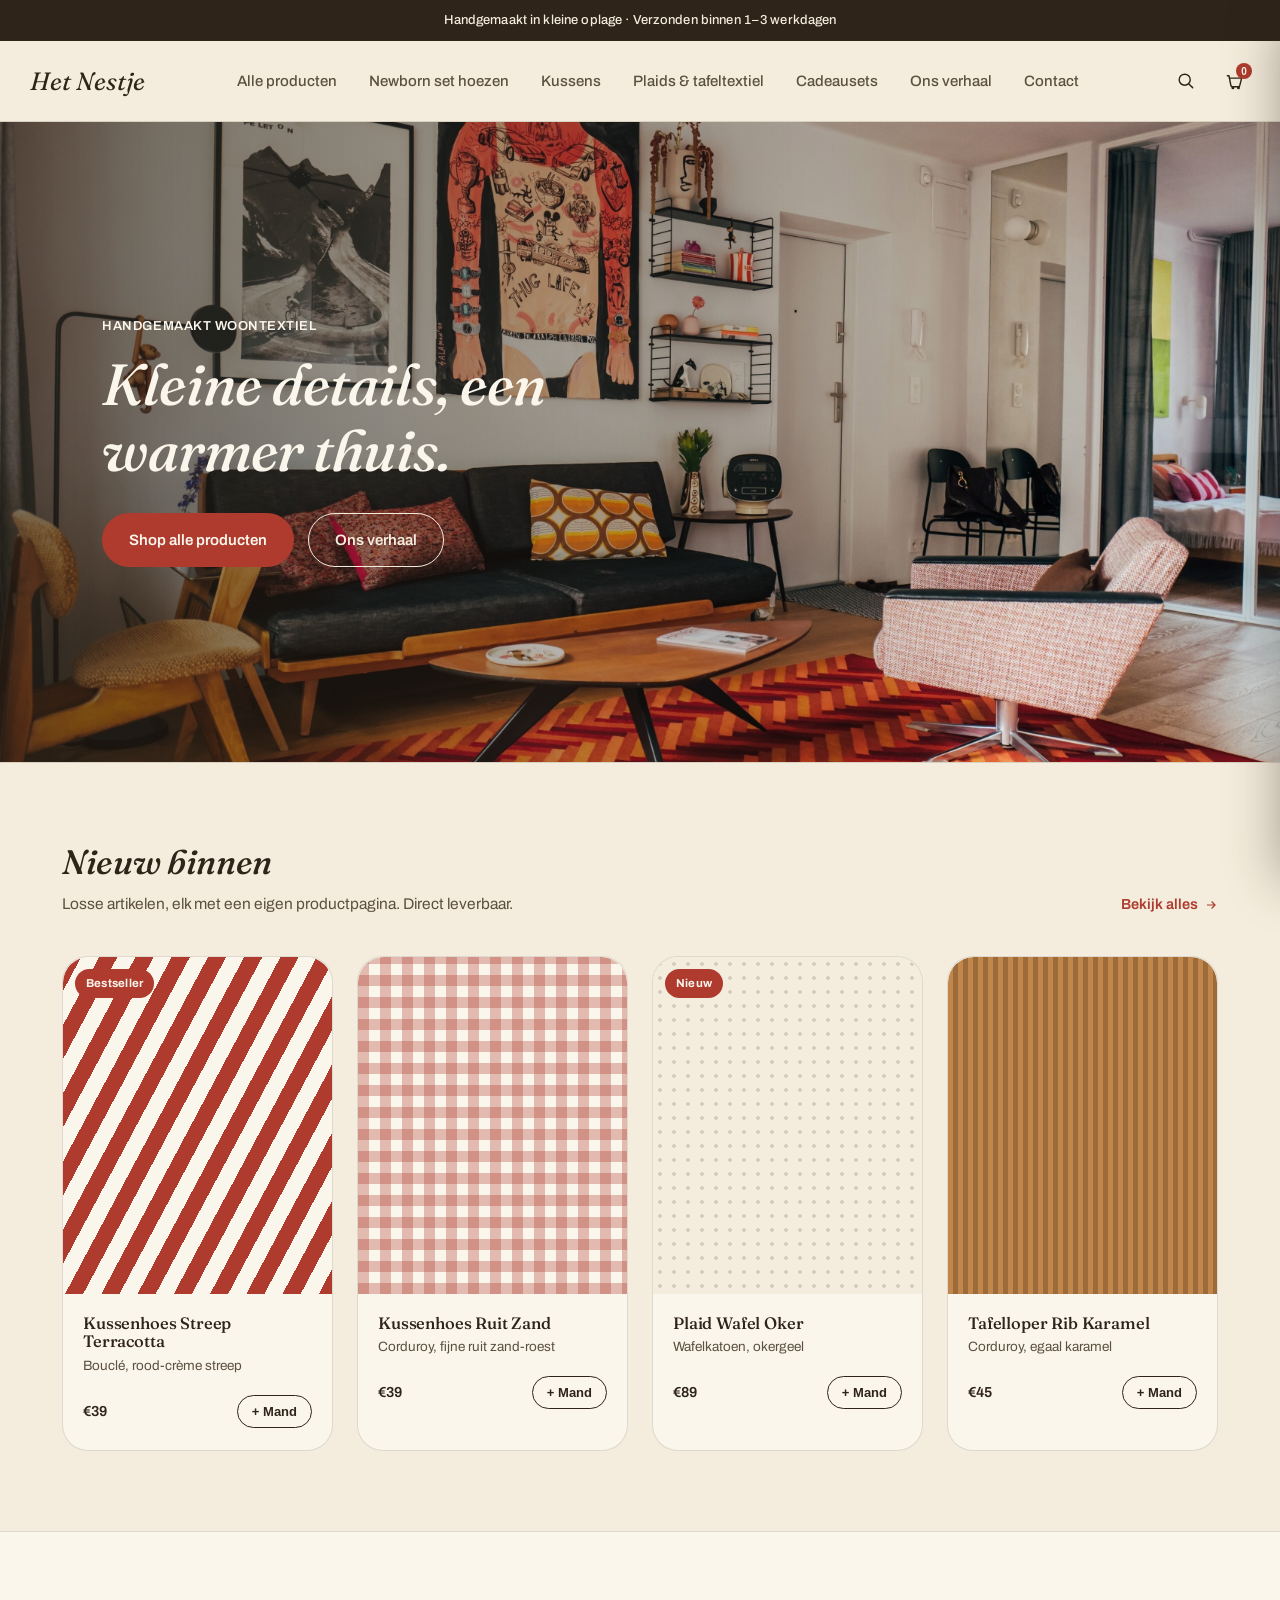
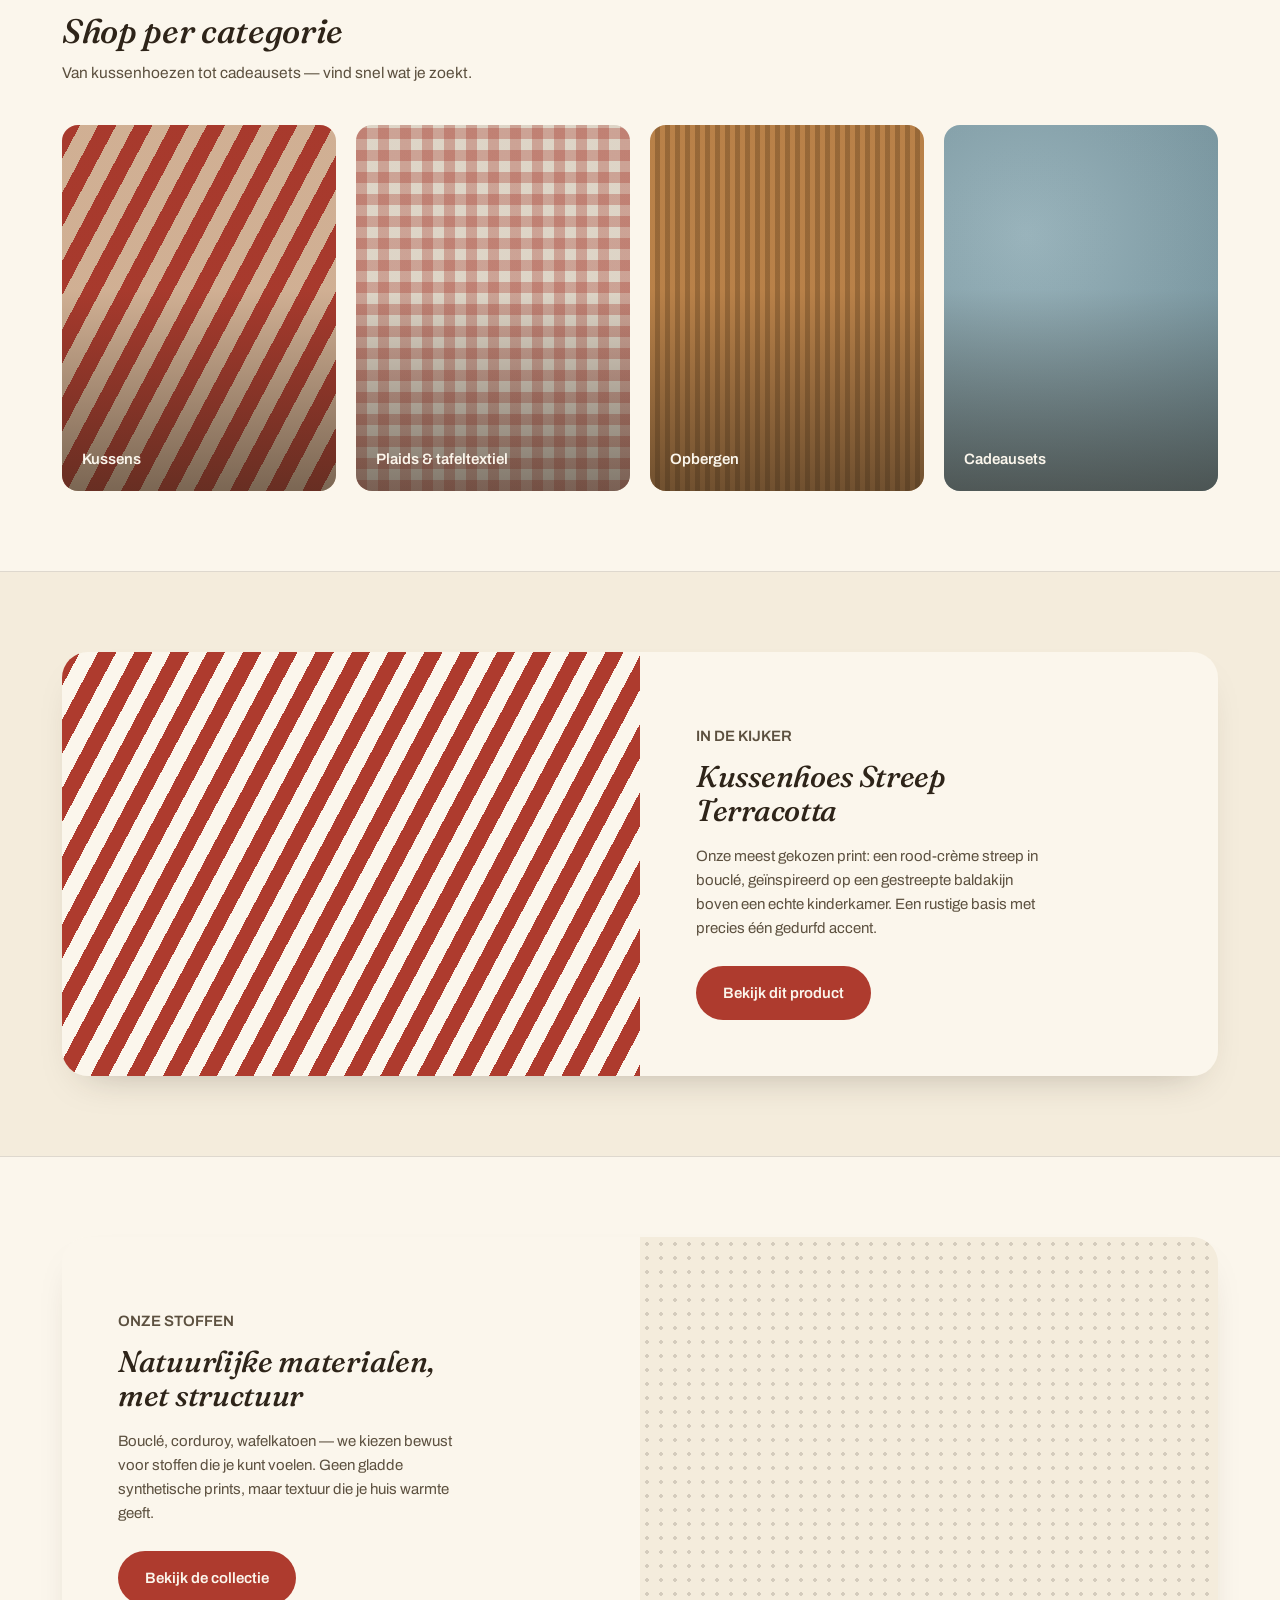
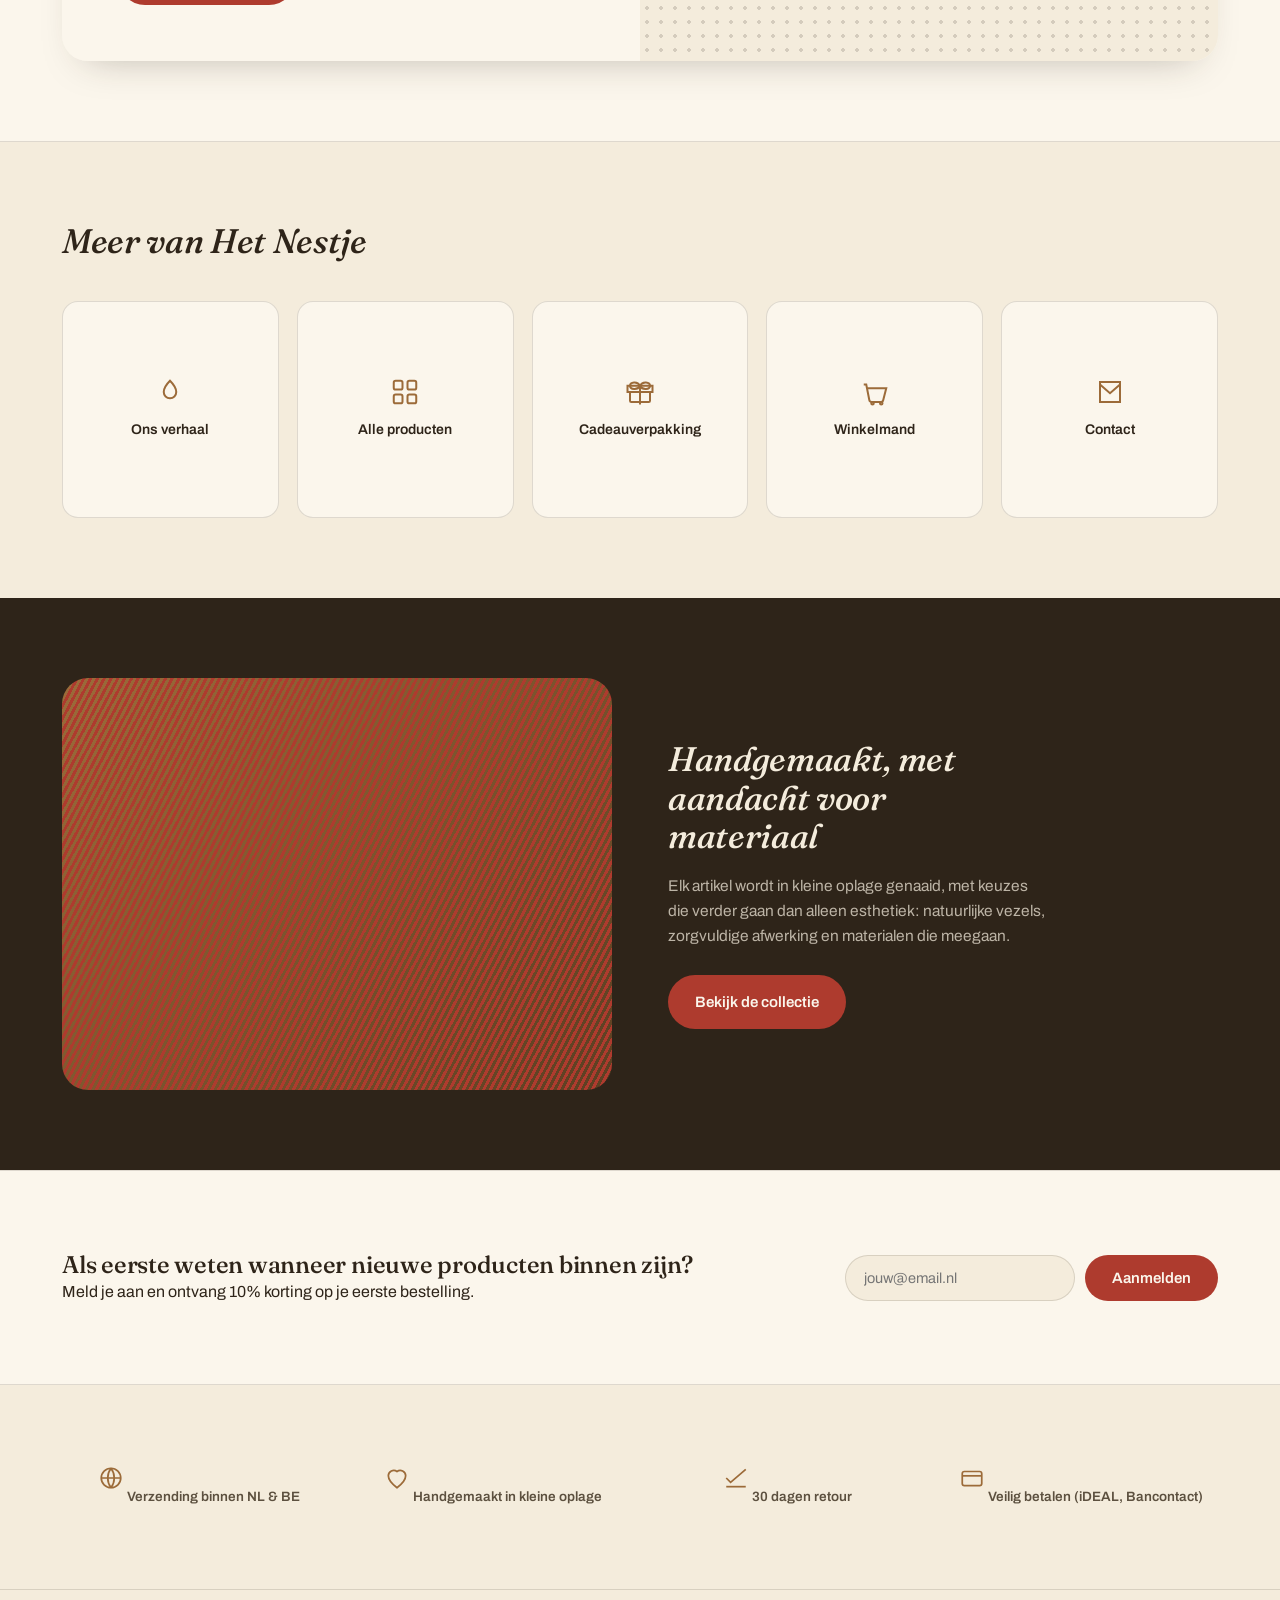
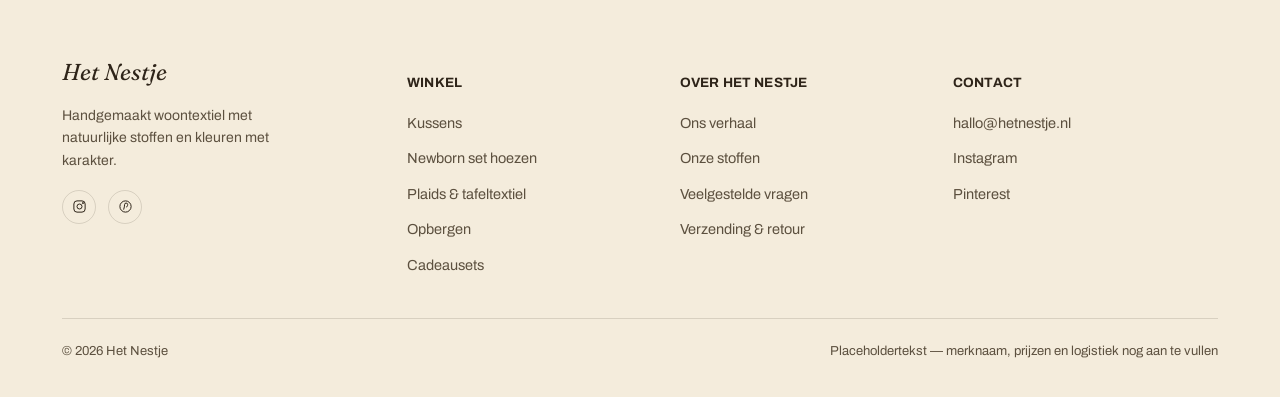
==== commit a449f4cc: "Voeg twee newborn set hoezen toe met echte productfoto's - Nieuwe categorie "Newborn set hoezen" met" ====
--- a/index.html
+++ b/index.html
@@ -19,6 +19,7 @@
     <nav>
       <ul class="nav-links" id="navLinks">
         <li class="nav-item"><a href="shop.html">Alle producten</a></li>
+        <li class="nav-item"><a href="shop.html?cat=Newborn%20set%20hoezen">Newborn set hoezen</a></li>
         <li class="nav-item"><a href="shop.html?cat=Kussens">Kussens</a></li>
         <li class="nav-item"><a href="shop.html?cat=Plaids%20%26%20tafeltextiel">Plaids &amp; tafeltextiel</a></li>
         <li class="nav-item"><a href="shop.html?cat=Cadeausets">Cadeausets</a></li>
@@ -220,6 +221,7 @@
         <h4>WINKEL</h4>
         <ul>
           <li><a href="shop.html?cat=Kussens">Kussens</a></li>
+          <li><a href="shop.html?cat=Newborn%20set%20hoezen">Newborn set hoezen</a></li>
           <li><a href="shop.html?cat=Plaids%20%26%20tafeltextiel">Plaids &amp; tafeltextiel</a></li>
           <li><a href="shop.html?cat=Opbergen">Opbergen</a></li>
           <li><a href="shop.html?cat=Cadeausets">Cadeausets</a></li>
--- a/css/style.css
+++ b/css/style.css
@@ -80,8 +80,9 @@
   .dropdown a{padding:9px 10px; border-radius:9px; font-size:14.5px;}
   .dropdown a:hover{background:var(--cream); color:var(--ink);}
 
-  @media (max-width:900px){
-    .nav-links{position:absolute; top:100%; left:0; right:0; flex-direction:column; gap:0; background:var(--surface); border-bottom:1px solid var(--line); max-height:0; overflow:hidden; transition:max-height .25s ease;}
+  .nav-links{flex-wrap:nowrap; white-space:nowrap;}
+  @media (max-width:1180px){
+    .nav-links{position:absolute; top:100%; left:0; right:0; flex-direction:column; gap:0; background:var(--surface); border-bottom:1px solid var(--line); max-height:0; overflow:hidden; transition:max-height .25s ease; white-space:normal;}
     .nav-links.open{max-height:420px; overflow-y:auto;}
     .nav-links a{display:block; padding:16px 32px; border-top:1px solid var(--line);}
     .dropdown{position:static; opacity:1; visibility:visible; transform:none; box-shadow:none; border:none; padding:0 0 0 20px; display:none;}
@@ -219,6 +220,7 @@
   .visually-hidden{position:absolute; width:1px; height:1px; overflow:hidden; clip:rect(0 0 0 0);}
   :focus-visible{outline:2px solid var(--brick); outline-offset:3px;}
   [hidden]{display:none !important;}
+  .cart-line-media img, .cp-line-media img, .co-line-media img, .toast-media img{width:100%; height:100%; object-fit:cover; border-radius:inherit; display:block;}
   body.no-scroll{overflow:hidden;}
 
   /* ---------- Nieuwe stof-swatches (product-"foto's") ---------- */
@@ -240,8 +242,8 @@
   /* ---------- Productkaart: media-wrap, badge, quick-add, hover-zoom ---------- */
   .product-media-link{display:block; text-decoration:none;}
   .product-media{position:relative; aspect-ratio:4/5; overflow:hidden; border-radius:var(--radius-lg) var(--radius-lg) 0 0;}
-  .product-media .swatch{width:100%; height:100%; transition:transform .55s cubic-bezier(.2,.8,.2,1);}
-  .product-card:hover .product-media .swatch{transform:scale(1.08) rotate(-0.6deg);}
+  .product-media .swatch, .product-media img{width:100%; height:100%; object-fit:cover; transition:transform .55s cubic-bezier(.2,.8,.2,1);}
+  .product-card:hover .product-media .swatch, .product-card:hover .product-media img{transform:scale(1.08) rotate(-0.6deg);}
   .product-badge{position:absolute; top:12px; left:12px; z-index:2; background:var(--brick); color:#FBF6EC; font-size:11.5px; font-weight:700; padding:5px 11px; border-radius:999px; letter-spacing:0.02em;}
   .quick-add{
     position:absolute; bottom:12px; right:12px; z-index:2; width:38px; height:38px; border-radius:50%;
@@ -321,7 +323,8 @@
   .breadcrumb a:hover{color:var(--ink);}
   .product-detail{display:grid; grid-template-columns:1.1fr 1fr; gap:56px; align-items:flex-start;}
   .product-detail-media-wrap{position:relative;}
-  .product-detail-media{aspect-ratio:4/5; border-radius:var(--radius-lg); box-shadow:var(--shadow);}
+  .product-detail-media{aspect-ratio:4/5; border-radius:var(--radius-lg); box-shadow:var(--shadow); overflow:hidden;}
+  .product-detail-media img{width:100%; height:100%; object-fit:cover; display:block;}
   .product-detail-media-wrap .product-badge{top:16px; left:16px;}
   .product-detail-info h1{font-size:clamp(26px,3vw,34px); font-style:italic;}
   .product-detail-tagline{color:var(--ink-soft); margin-top:8px; font-size:15px;}
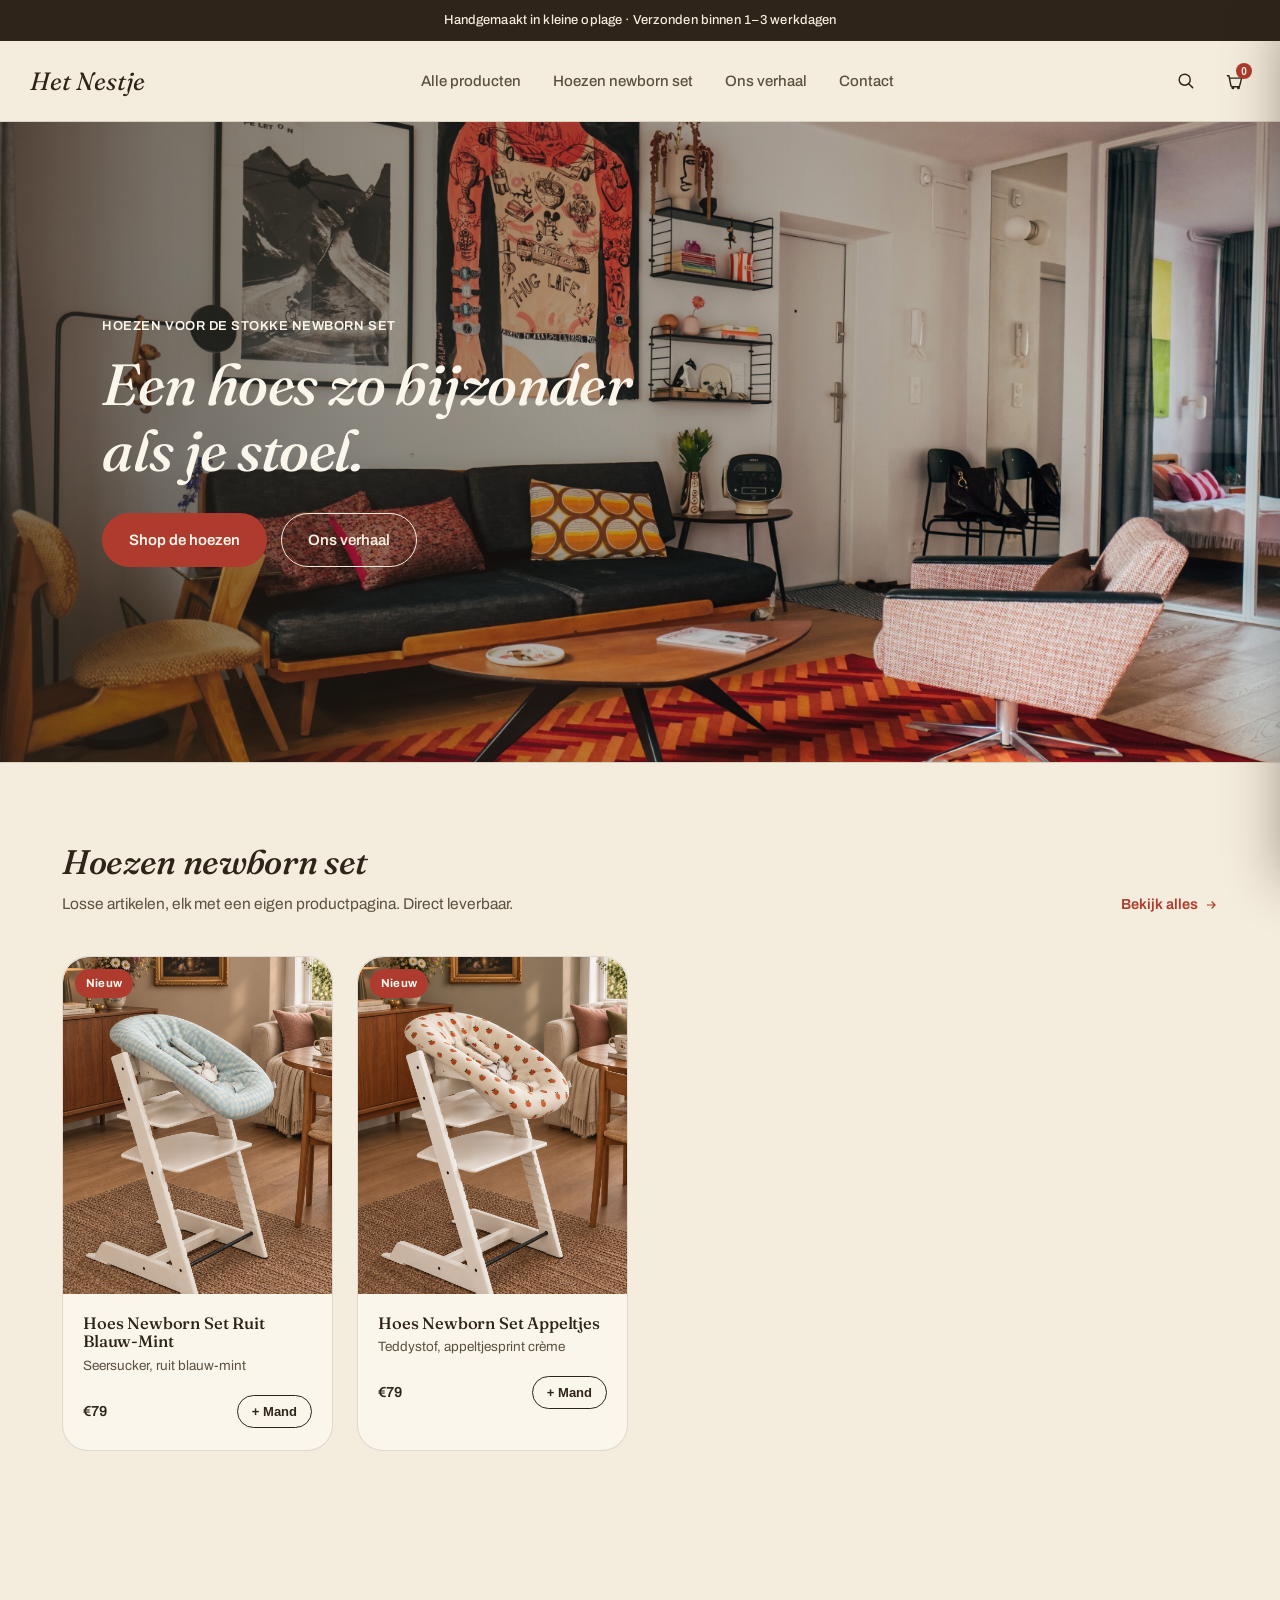
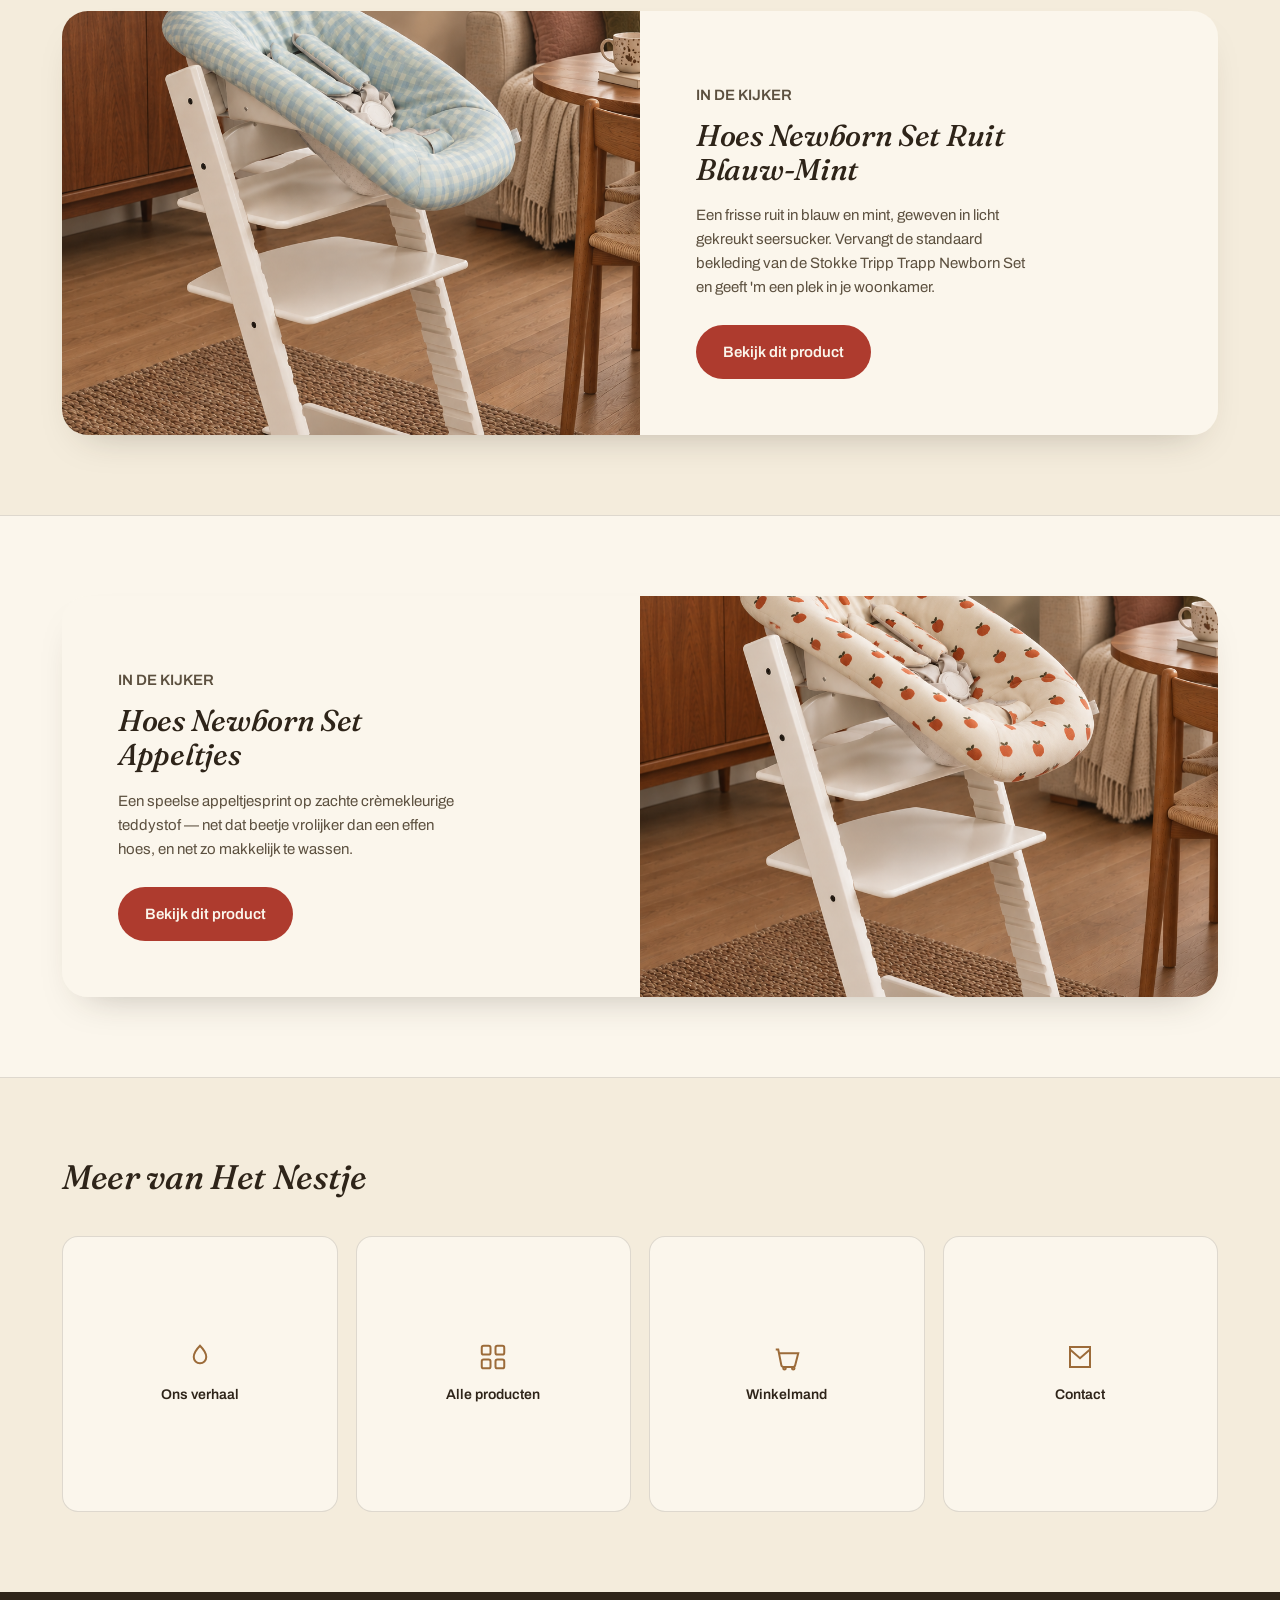
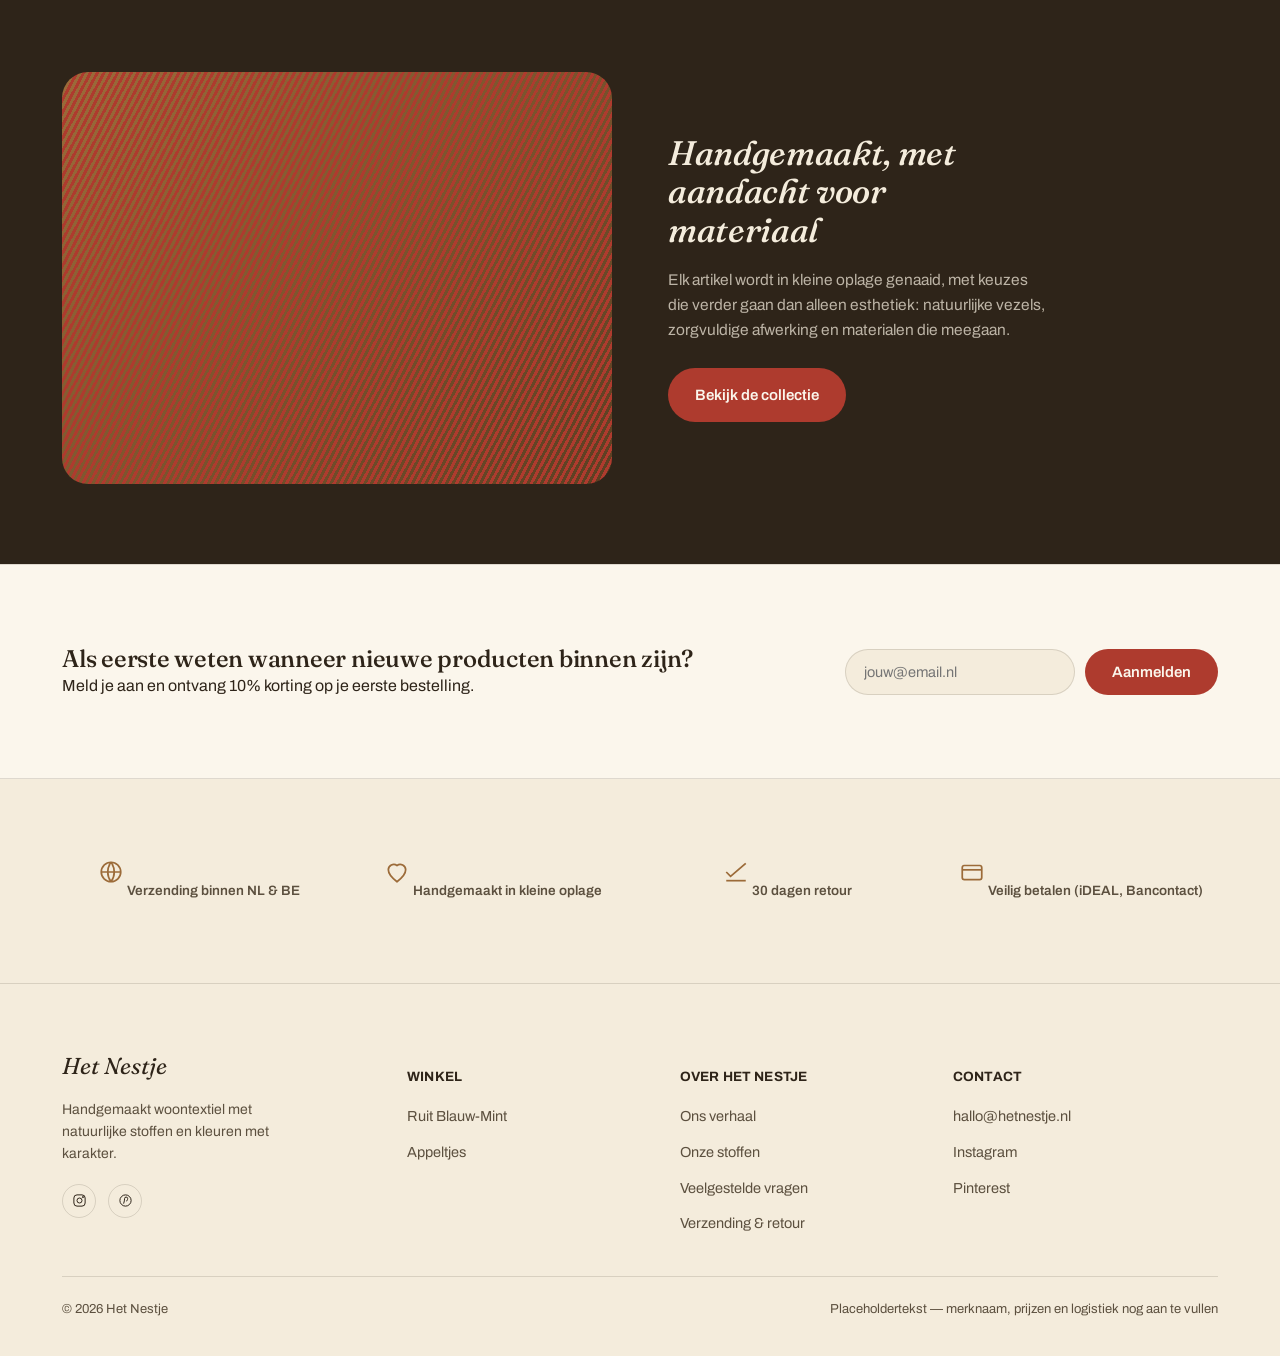
==== commit 52150a3d: "Beperk catalogus tot de twee newborn set hoezen - Alle overige productcategorieën en placeholder-art" ====
--- a/index.html
+++ b/index.html
@@ -19,10 +19,7 @@
     <nav>
       <ul class="nav-links" id="navLinks">
         <li class="nav-item"><a href="shop.html">Alle producten</a></li>
-        <li class="nav-item"><a href="shop.html?cat=Newborn%20set%20hoezen">Newborn set hoezen</a></li>
-        <li class="nav-item"><a href="shop.html?cat=Kussens">Kussens</a></li>
-        <li class="nav-item"><a href="shop.html?cat=Plaids%20%26%20tafeltextiel">Plaids &amp; tafeltextiel</a></li>
-        <li class="nav-item"><a href="shop.html?cat=Cadeausets">Cadeausets</a></li>
+        <li class="nav-item"><a href="shop.html?cat=Hoezen%20newborn%20set">Hoezen newborn set</a></li>
         <li class="nav-item"><a href="index.html#verhaal">Ons verhaal</a></li>
         <li class="nav-item"><a href="index.html#nieuwsbrief">Contact</a></li>
       </ul>
@@ -48,10 +45,10 @@
   <section class="hero" style="padding:0;">
     <div class="hero-scene">
       <div class="hero-overlay">
-        <p class="hero-eyebrow">HANDGEMAAKT WOONTEXTIEL</p>
-        <h1>Kleine details, een warmer thuis.</h1>
+        <p class="hero-eyebrow">HOEZEN VOOR DE STOKKE NEWBORN SET</p>
+        <h1>Een hoes zo bijzonder als je stoel.</h1>
         <div class="hero-cta">
-          <a href="shop.html" class="btn btn-primary">Shop alle producten</a>
+          <a href="shop.html" class="btn btn-primary">Shop de hoezen</a>
           <a href="index.html#verhaal" class="btn btn-ghost btn-on-ink">Ons verhaal</a>
         </div>
       </div>
@@ -63,7 +60,7 @@
     <div class="wrap">
       <div class="section-head">
         <div>
-          <h2>Nieuw binnen</h2>
+          <h2>Hoezen newborn set</h2>
           <p>Losse artikelen, elk met een eigen productpagina. Direct leverbaar.</p>
         </div>
         <a href="shop.html" class="section-link">Bekijk alles
@@ -74,34 +71,16 @@
     </div>
   </section>
 
-  <!-- CATEGORIE TILES -->
-  <section class="on-surface" id="modellen">
-    <div class="wrap">
-      <div class="section-head">
-        <div>
-          <h2>Shop per categorie</h2>
-          <p>Van kussenhoezen tot cadeausets — vind snel wat je zoekt.</p>
-        </div>
-      </div>
-      <div class="tile-grid">
-        <a href="shop.html?cat=Kussens" class="tile tile-a"><span class="tile-label">Kussens</span></a>
-        <a href="shop.html?cat=Plaids%20%26%20tafeltextiel" class="tile tile-b"><span class="tile-label">Plaids &amp; tafeltextiel</span></a>
-        <a href="shop.html?cat=Opbergen" class="tile tile-c"><span class="tile-label">Opbergen</span></a>
-        <a href="shop.html?cat=Cadeausets" class="tile tile-d"><span class="tile-label">Cadeausets</span></a>
-      </div>
-    </div>
-  </section>
-
   <!-- FEATURE BANNER 1 -->
   <section id="stoffen">
     <div class="wrap">
       <div class="feature">
-        <div class="feature-art swatch-stripe"></div>
+        <div class="feature-art" style="background-image:url('assets/images/newborn-set-seersucker-blauw-mint.png'); background-size:cover; background-position:center;"></div>
         <div class="feature-copy">
           <p class="feature-eyebrow">IN DE KIJKER</p>
-          <h3>Kussenhoes Streep Terracotta</h3>
-          <p>Onze meest gekozen print: een rood-crème streep in bouclé, geïnspireerd op een gestreepte baldakijn boven een echte kinderkamer. Een rustige basis met precies één gedurfd accent.</p>
-          <a href="product.html?id=streep-terracotta" class="btn btn-primary">Bekijk dit product</a>
+          <h3>Hoes Newborn Set Ruit Blauw-Mint</h3>
+          <p>Een frisse ruit in blauw en mint, geweven in licht gekreukt seersucker. Vervangt de standaard bekleding van de Stokke Tripp Trapp Newborn Set en geeft 'm een plek in je woonkamer.</p>
+          <a href="product.html?id=newborn-set-seersucker-blauw-mint" class="btn btn-primary">Bekijk dit product</a>
         </div>
       </div>
     </div>
@@ -111,12 +90,12 @@
   <section class="on-surface">
     <div class="wrap">
       <div class="feature reverse">
-        <div class="feature-art swatch-waffle"></div>
+        <div class="feature-art" style="background-image:url('assets/images/newborn-set-teddy-appeltjes.png'); background-size:cover; background-position:center;"></div>
         <div class="feature-copy">
-          <p class="feature-eyebrow">ONZE STOFFEN</p>
-          <h3>Natuurlijke materialen, met structuur</h3>
-          <p>Bouclé, corduroy, wafelkatoen — we kiezen bewust voor stoffen die je kunt voelen. Geen gladde synthetische prints, maar textuur die je huis warmte geeft.</p>
-          <a href="shop.html" class="btn btn-primary">Bekijk de collectie</a>
+          <p class="feature-eyebrow">IN DE KIJKER</p>
+          <h3>Hoes Newborn Set Appeltjes</h3>
+          <p>Een speelse appeltjesprint op zachte crèmekleurige teddystof — net dat beetje vrolijker dan een effen hoes, en net zo makkelijk te wassen.</p>
+          <a href="product.html?id=newborn-set-teddy-appeltjes" class="btn btn-primary">Bekijk dit product</a>
         </div>
       </div>
     </div>
@@ -138,10 +117,6 @@
         <a href="shop.html" class="brand-tile">
           <svg viewBox="0 0 24 24" fill="none" stroke="currentColor" stroke-width="1.6"><rect x="3" y="3" width="7" height="7" rx="1.5"/><rect x="14" y="3" width="7" height="7" rx="1.5"/><rect x="3" y="14" width="7" height="7" rx="1.5"/><rect x="14" y="14" width="7" height="7" rx="1.5"/></svg>
           <span>Alle producten</span>
-        </a>
-        <a href="shop.html?cat=Cadeausets" class="brand-tile">
-          <svg viewBox="0 0 24 24" fill="none" stroke="currentColor" stroke-width="1.6"><path d="M20 12v7a1 1 0 0 1-1 1H5a1 1 0 0 1-1-1v-7"/><path d="M2 7h20v5H2z"/><path d="M12 22V7"/><path d="M12 7c-2-4-8-3-8 0s6 4 8 0z"/><path d="M12 7c2-4 8-3 8 0s-6 4-8 0z"/></svg>
-          <span>Cadeauverpakking</span>
         </a>
         <a href="cart.html" class="brand-tile">
           <svg viewBox="0 0 24 24" fill="none" stroke="currentColor" stroke-width="1.6"><path d="M3 6h2l2.4 12.2a2 2 0 0 0 2 1.8h7.2a2 2 0 0 0 2-1.6L21 9H6"/><circle cx="10" cy="21" r="1"/><circle cx="17" cy="21" r="1"/></svg>
@@ -220,11 +195,8 @@
       <div class="footer-col">
         <h4>WINKEL</h4>
         <ul>
-          <li><a href="shop.html?cat=Kussens">Kussens</a></li>
-          <li><a href="shop.html?cat=Newborn%20set%20hoezen">Newborn set hoezen</a></li>
-          <li><a href="shop.html?cat=Plaids%20%26%20tafeltextiel">Plaids &amp; tafeltextiel</a></li>
-          <li><a href="shop.html?cat=Opbergen">Opbergen</a></li>
-          <li><a href="shop.html?cat=Cadeausets">Cadeausets</a></li>
+          <li><a href="product.html?id=newborn-set-seersucker-blauw-mint">Ruit Blauw-Mint</a></li>
+          <li><a href="product.html?id=newborn-set-teddy-appeltjes">Appeltjes</a></li>
         </ul>
       </div>
       <div class="footer-col">
--- a/css/style.css
+++ b/css/style.css
@@ -169,7 +169,7 @@
   }
 
   /* ---------- Brand link tiles ---------- */
-  .brand-tiles{display:grid; grid-template-columns:repeat(5,1fr); gap:18px;}
+  .brand-tiles{display:grid; grid-template-columns:repeat(4,1fr); gap:18px;}
   .brand-tile{border-radius:var(--radius-md); background:var(--surface); border:1px solid var(--line); aspect-ratio:1/1; display:flex; flex-direction:column; align-items:center; justify-content:center; gap:12px; text-decoration:none; color:var(--ink); padding:16px; text-align:center; transition:transform .18s ease, box-shadow .18s ease;}
   .brand-tile:hover{transform:translateY(-3px); box-shadow:var(--shadow);}
   .brand-tile svg{width:30px; height:30px; color:var(--ochre-deep); transition:transform .3s cubic-bezier(.2,.8,.2,1);}
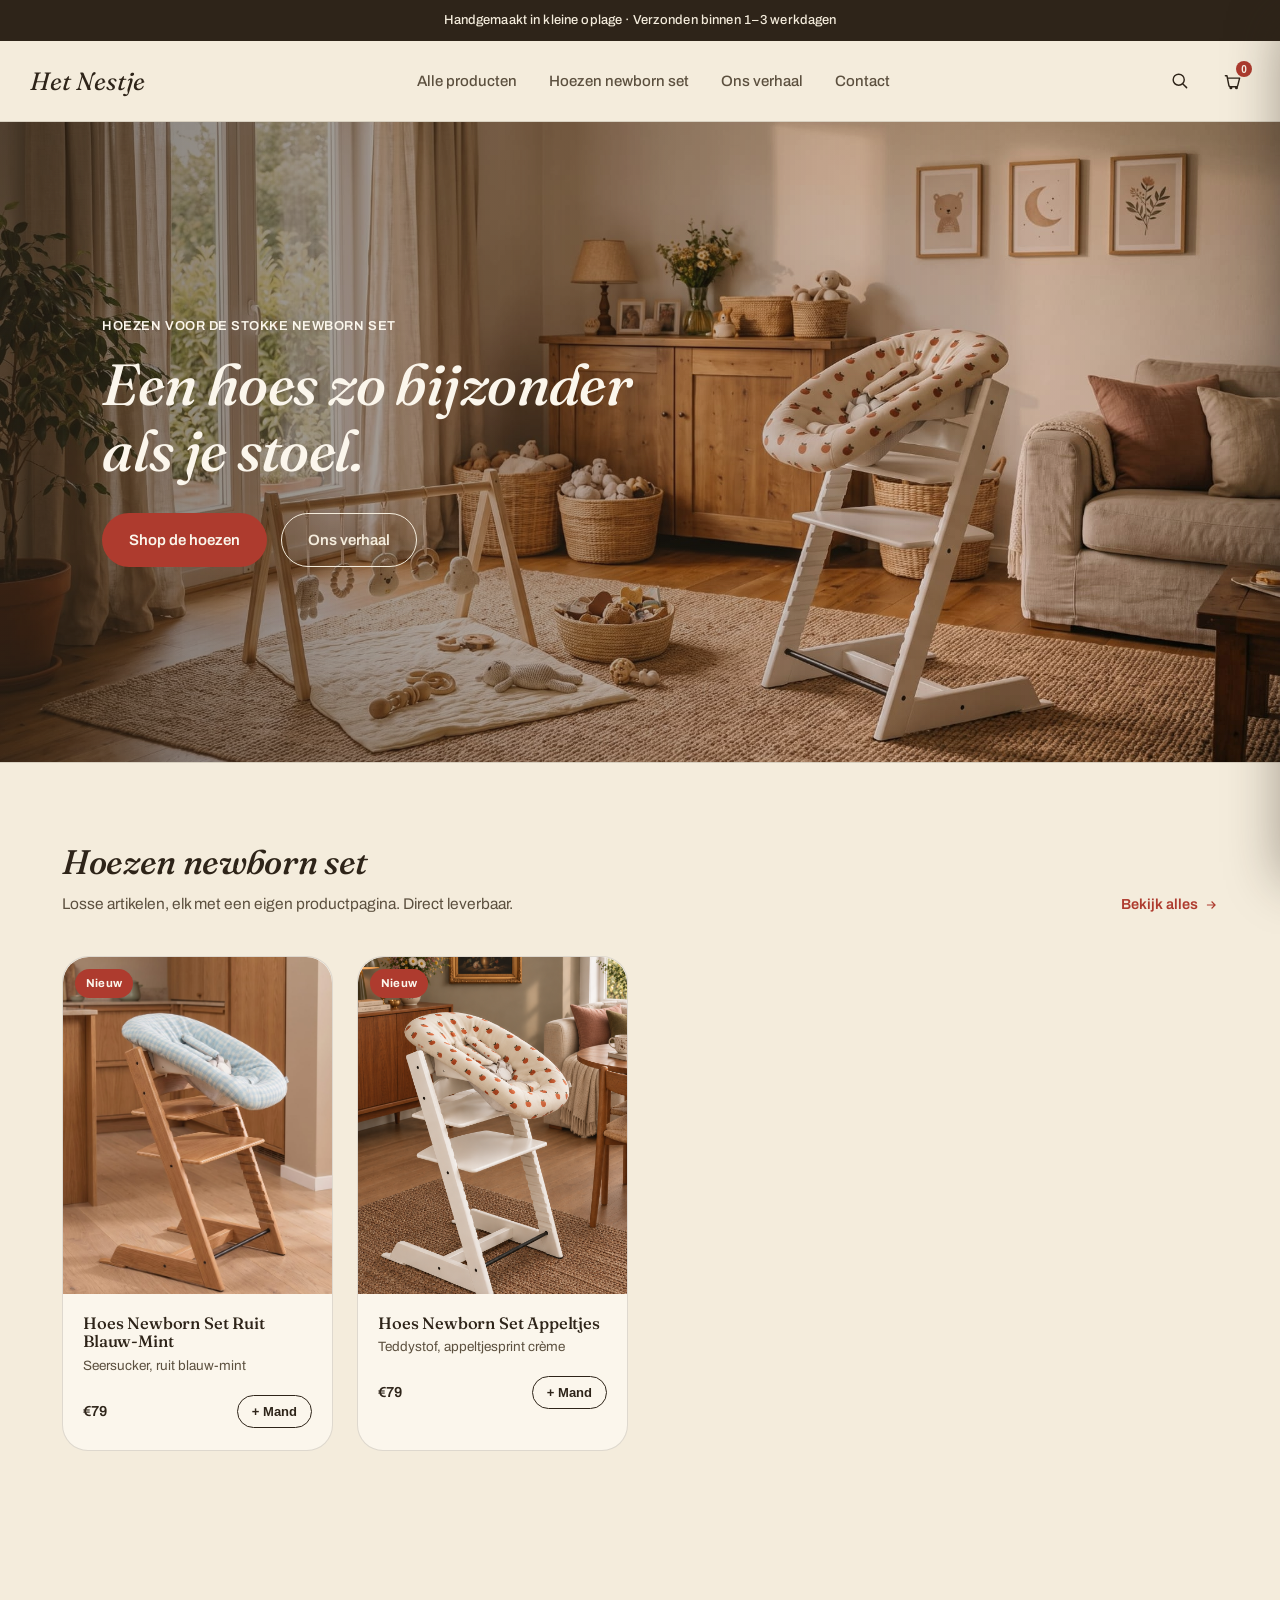
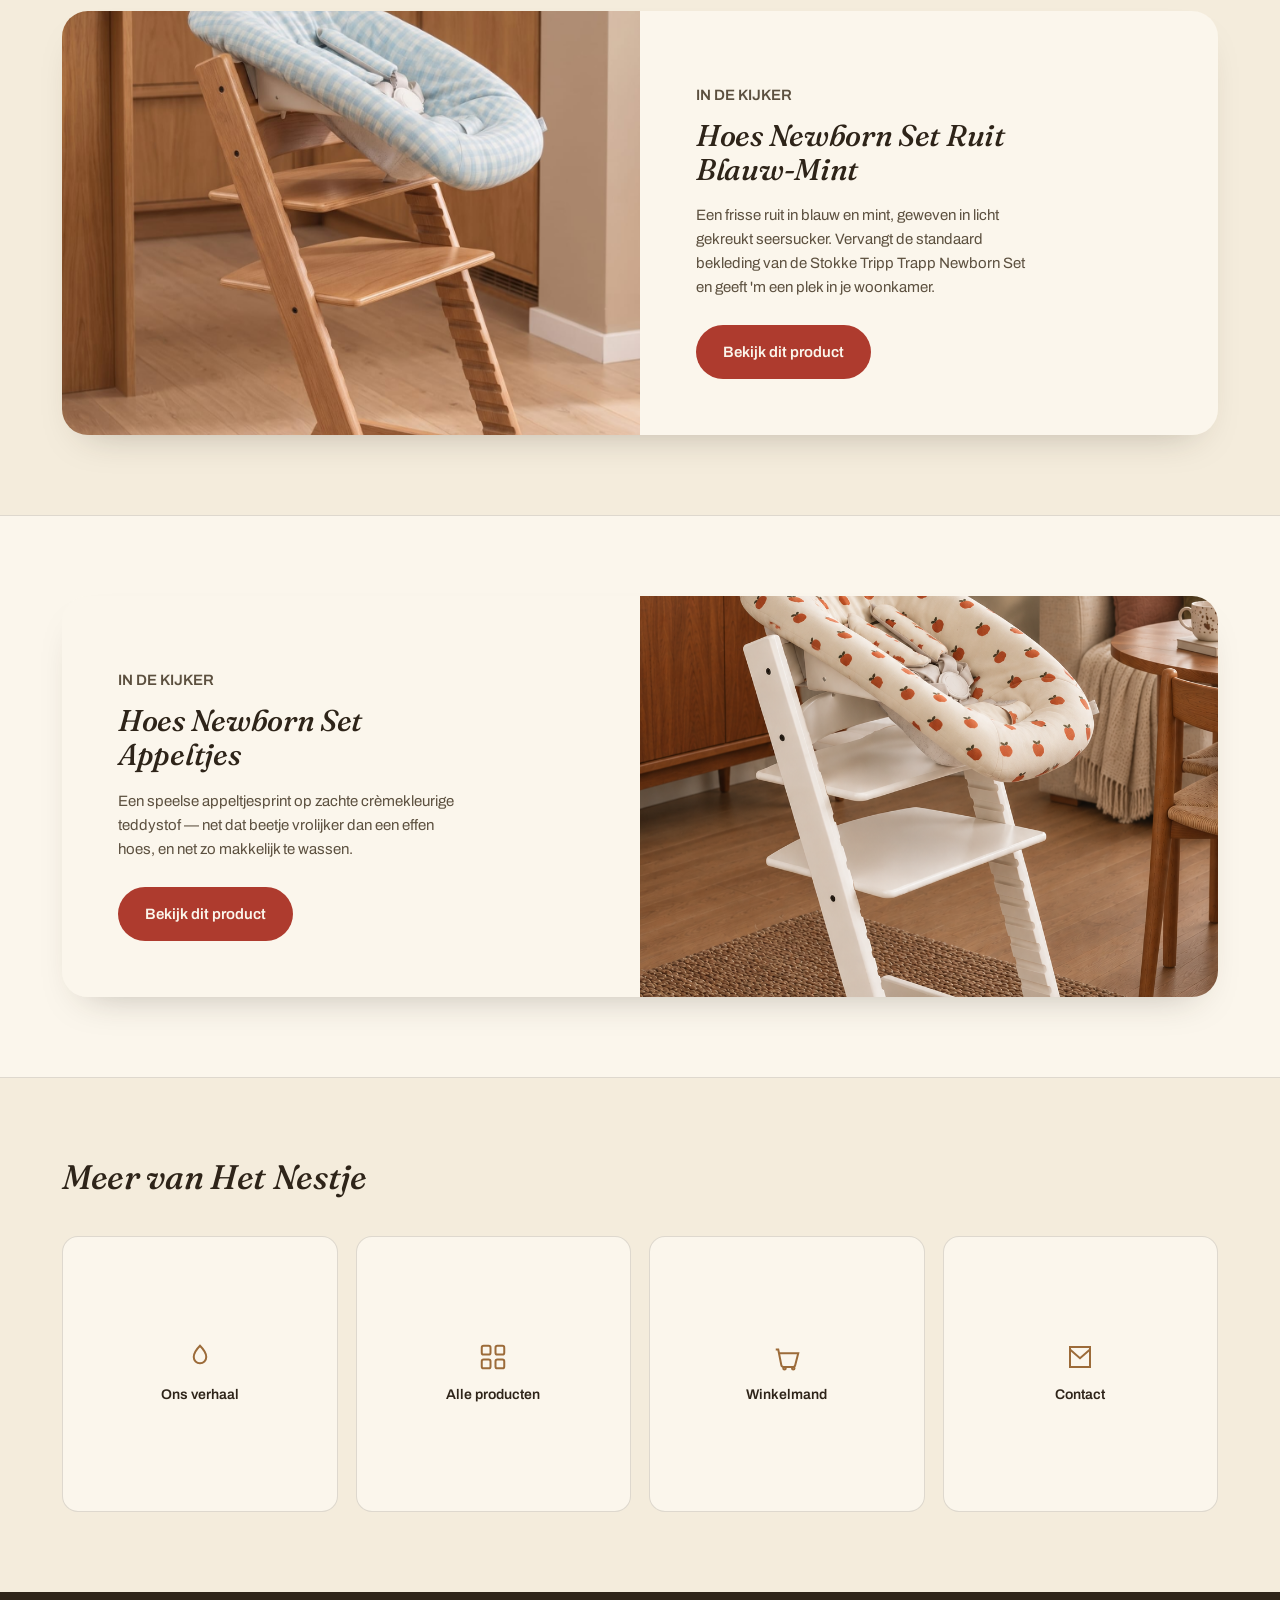
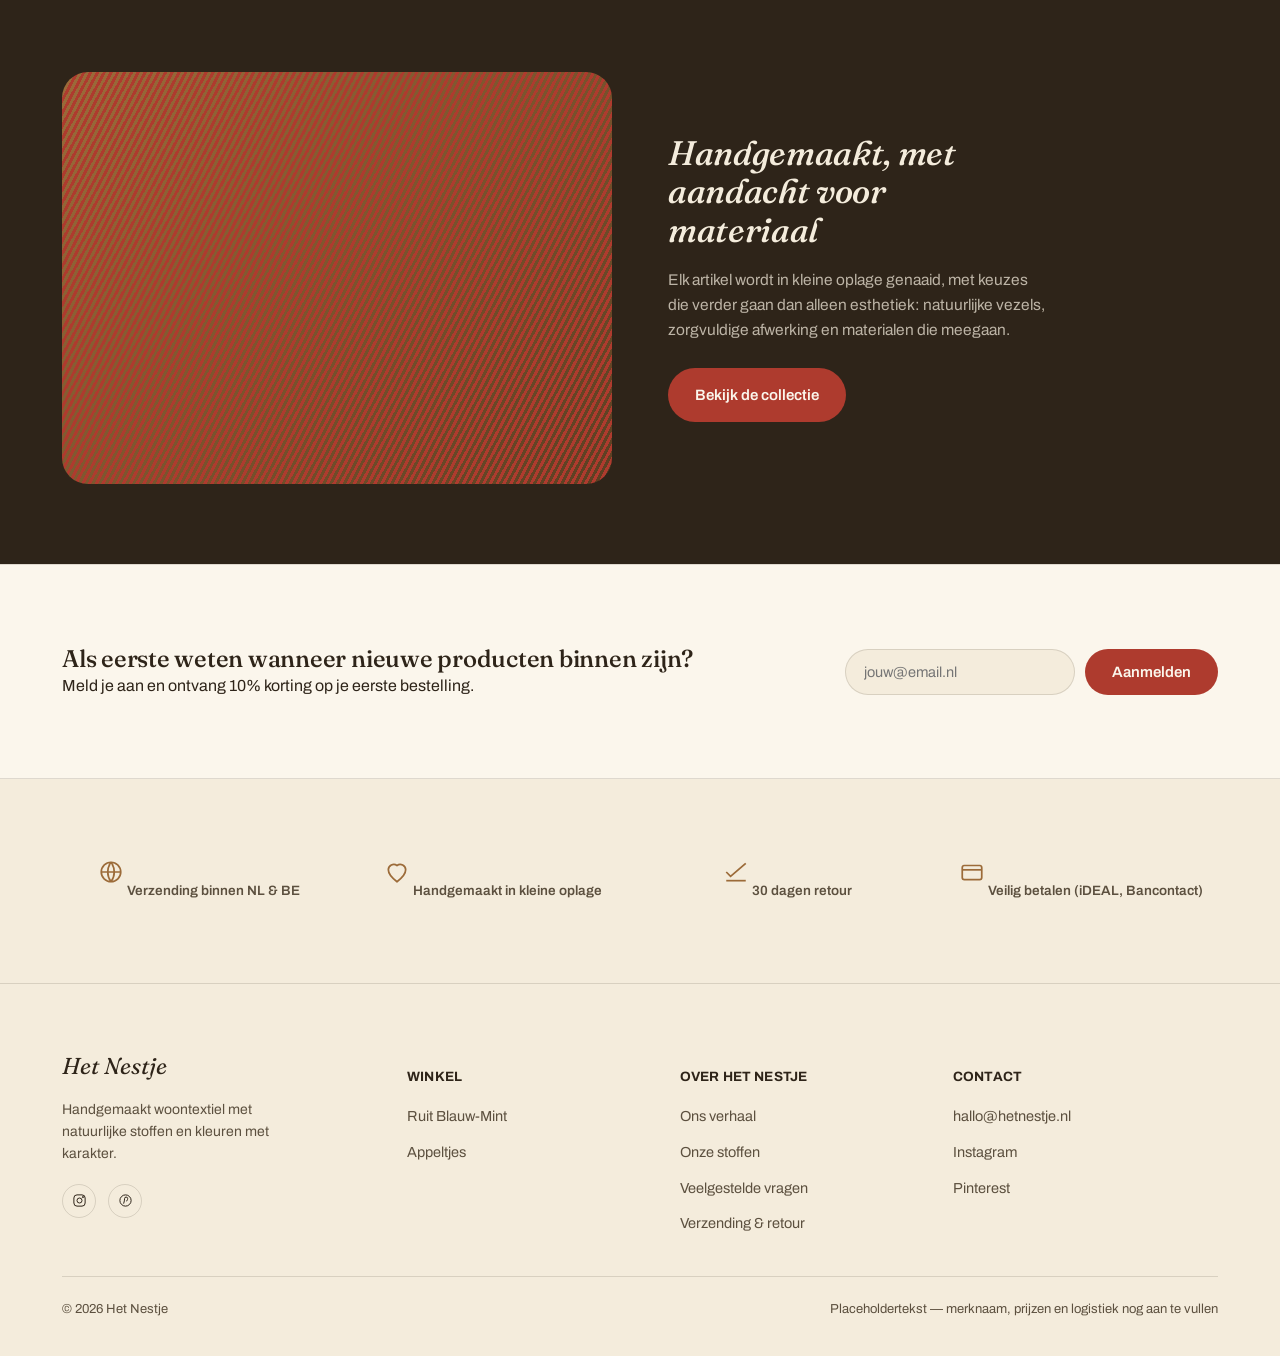
==== commit 4937ca8e: "Vervang foto van mint-hoes door nieuwe keuken-sfeerfoto Co-Authored-By: Claude Sonnet 5 <noreply@ant" ====
--- a/index.html
+++ b/index.html
@@ -75,7 +75,7 @@
   <section id="stoffen">
     <div class="wrap">
       <div class="feature">
-        <div class="feature-art" style="background-image:url('assets/images/newborn-set-seersucker-blauw-mint.png'); background-size:cover; background-position:center;"></div>
+        <div class="feature-art" style="background-image:url('assets/images/newborn-set-seersucker-blauw-mint.jpeg'); background-size:cover; background-position:center;"></div>
         <div class="feature-copy">
           <p class="feature-eyebrow">IN DE KIJKER</p>
           <h3>Hoes Newborn Set Ruit Blauw-Mint</h3>
--- a/css/style.css
+++ b/css/style.css
@@ -30,8 +30,25 @@
   *{box-sizing:border-box;}
   html{scroll-behavior:smooth;}
   body{margin:0; background:var(--cream); color:var(--ink); font-family:'Archivo',sans-serif; font-size:16px; line-height:1.6; -webkit-font-smoothing:antialiased;}
+
+  /* ---------- Sterrenhemel-scrollbar ---------- */
+  html{scrollbar-width:thin; scrollbar-color:var(--ink) var(--cream);}
+  ::-webkit-scrollbar{width:14px; height:14px;}
+  ::-webkit-scrollbar-track{background:var(--cream);}
+  ::-webkit-scrollbar-thumb{
+    background-color:var(--ink);
+    background-image:
+      radial-gradient(1.6px 1.6px at 4px 8px, var(--cream) 45%, transparent 46%),
+      radial-gradient(1.2px 1.2px at 10px 18px, var(--cream) 45%, transparent 46%),
+      radial-gradient(1.2px 1.2px at 6px 28px, var(--cream) 45%, transparent 46%),
+      radial-gradient(1.6px 1.6px at 9px 36px, var(--cream) 45%, transparent 46%);
+    background-repeat:repeat-y;
+    border-radius:999px;
+    border:3px solid var(--cream);
+  }
+  ::-webkit-scrollbar-thumb:hover{background-color:var(--ochre-deep);}
   img{max-width:100%; display:block;}
-  a{color:inherit;}
+  a{color:inherit; cursor:pointer;}
   .wrap{max-width:1220px; margin:0 auto; padding:0 32px;}
   h1,h2,h3{font-family:'Fraunces',serif; font-weight:500; line-height:1.14; margin:0; letter-spacing:-0.01em;}
   p{margin:0;}
@@ -63,7 +80,11 @@
   .nav-links > .nav-item > a:hover{color:var(--ink);}
   .nav-links > .nav-item > a:hover::after{transform:scaleX(1);}
   .nav-right{display:flex; align-items:center; gap:18px;}
-  .icon-btn{background:none; border:none; cursor:pointer; color:var(--ink); display:flex; align-items:center; padding:6px; position:relative;}
+  .icon-btn{background:none; border:none; cursor:pointer; color:var(--ink); display:flex; align-items:center; padding:8px; border-radius:50%; position:relative; transition:background .18s ease, color .18s ease, transform .18s ease;}
+  .icon-btn:hover{background:var(--surface); color:var(--brick); transform:translateY(-1px);}
+  .icon-btn:active{transform:scale(0.92);}
+  .icon-btn svg{transition:transform .18s ease;}
+  .icon-btn:hover svg{transform:scale(1.1);}
   .cart-count{position:absolute; top:-2px; right:-2px; background:var(--brick); color:#FBF6EC; font-size:10px; font-weight:700; width:16px; height:16px; border-radius:50%; display:flex; align-items:center; justify-content:center;}
   .nav-toggle{display:none; background:none; border:none; cursor:pointer;}
   .nav-toggle svg{width:26px; height:26px;}
@@ -94,7 +115,7 @@
   .hero{position:relative; overflow:hidden; border-bottom:1px solid var(--line);}
   .hero-scene{
     aspect-ratio:16/8; min-height:420px;
-    background:url("../assets/images/hero-woonkamer-vintage.jpg") center/cover no-repeat;
+    background:url("../assets/images/hero-babykamer-ochtendlicht.jpg") center/cover no-repeat;
     position:relative;
   }
   .hero-overlay{
@@ -364,6 +385,7 @@
   .checkout-form h2:first-child{margin-top:0;}
   .checkout-form label{display:flex; flex-direction:column; gap:6px; font-size:13.5px; font-weight:600; color:var(--ink-soft);}
   .checkout-form input, .checkout-form select{padding:13px 16px; border-radius:12px; border:1.5px solid var(--line); background:var(--surface); font-family:'Archivo',sans-serif; font-size:14.5px; color:var(--ink);}
+  .checkout-form select{cursor:pointer;}
   .checkout-form input:focus, .checkout-form select:focus{outline:2px solid var(--brick); outline-offset:2px;}
   .form-row{display:grid; grid-template-columns:1fr 1fr; gap:14px;}
   .pay-methods{display:flex; gap:12px; flex-wrap:wrap;}
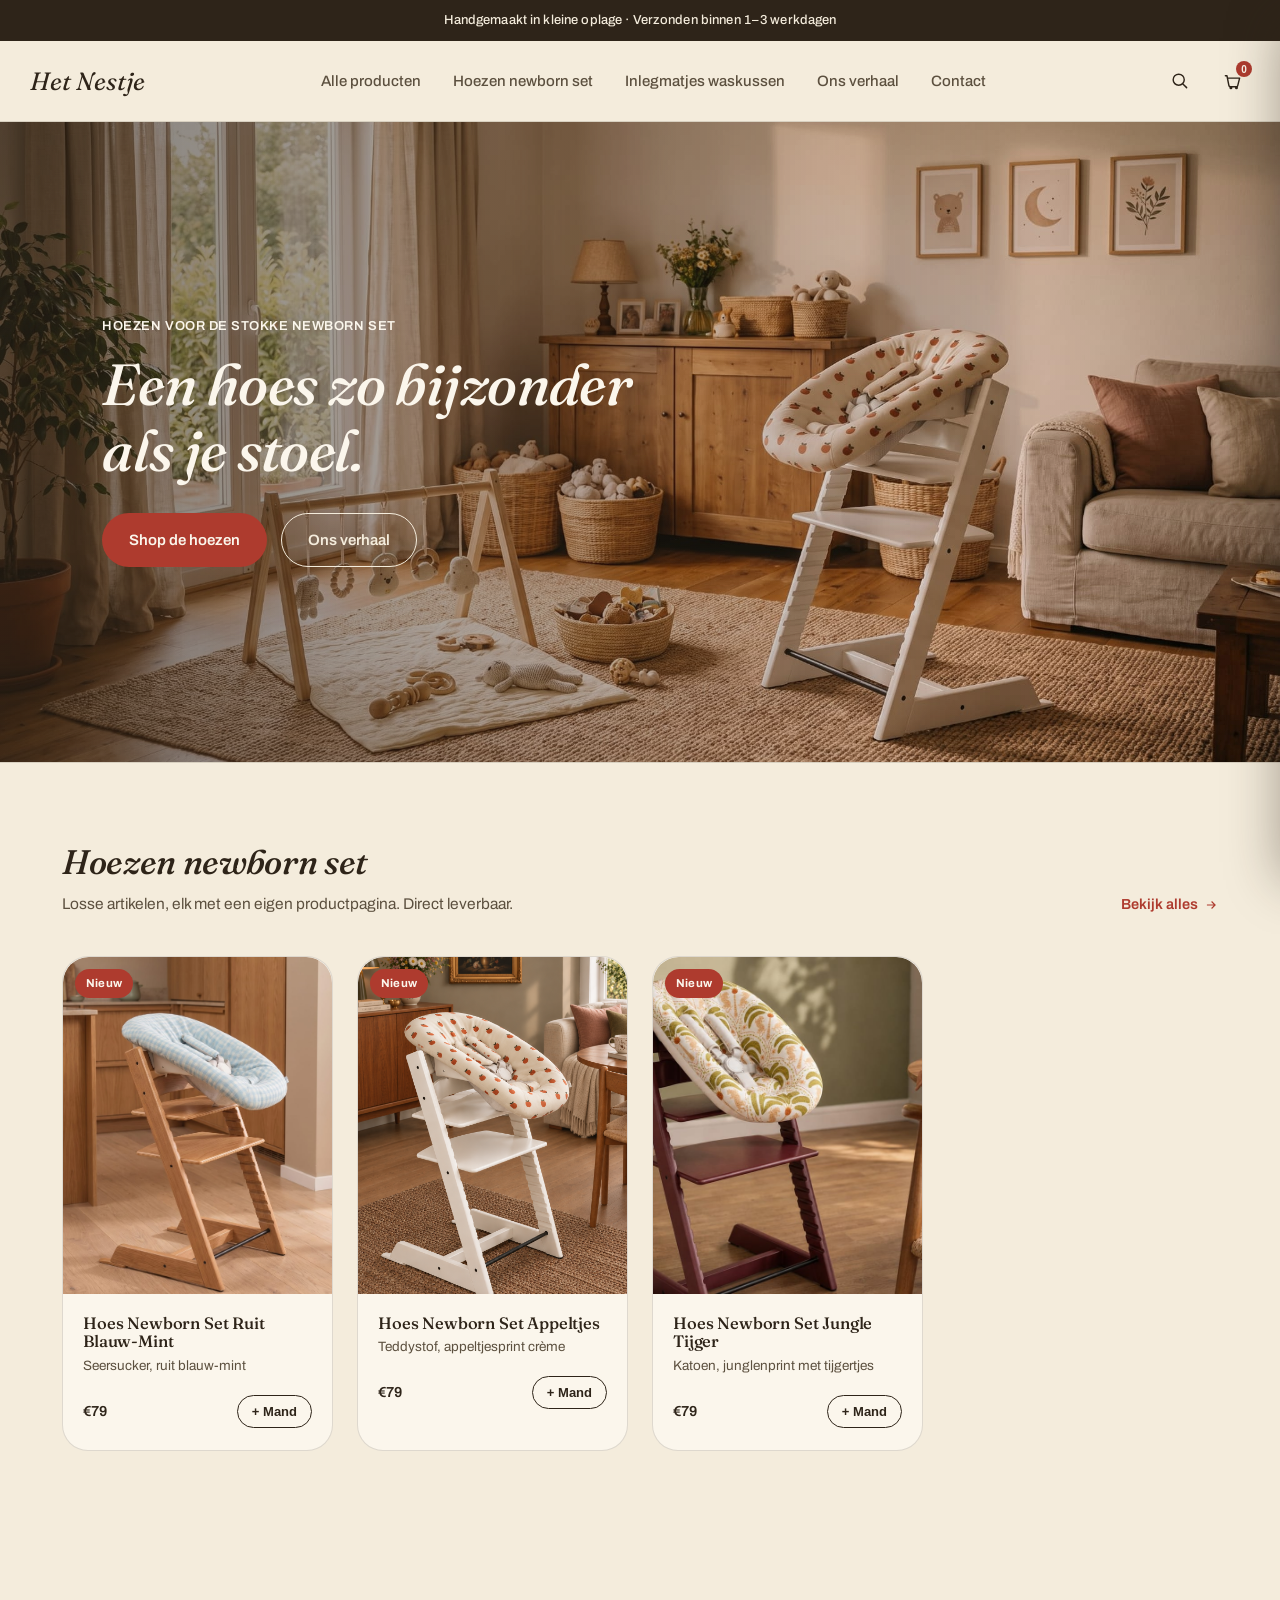
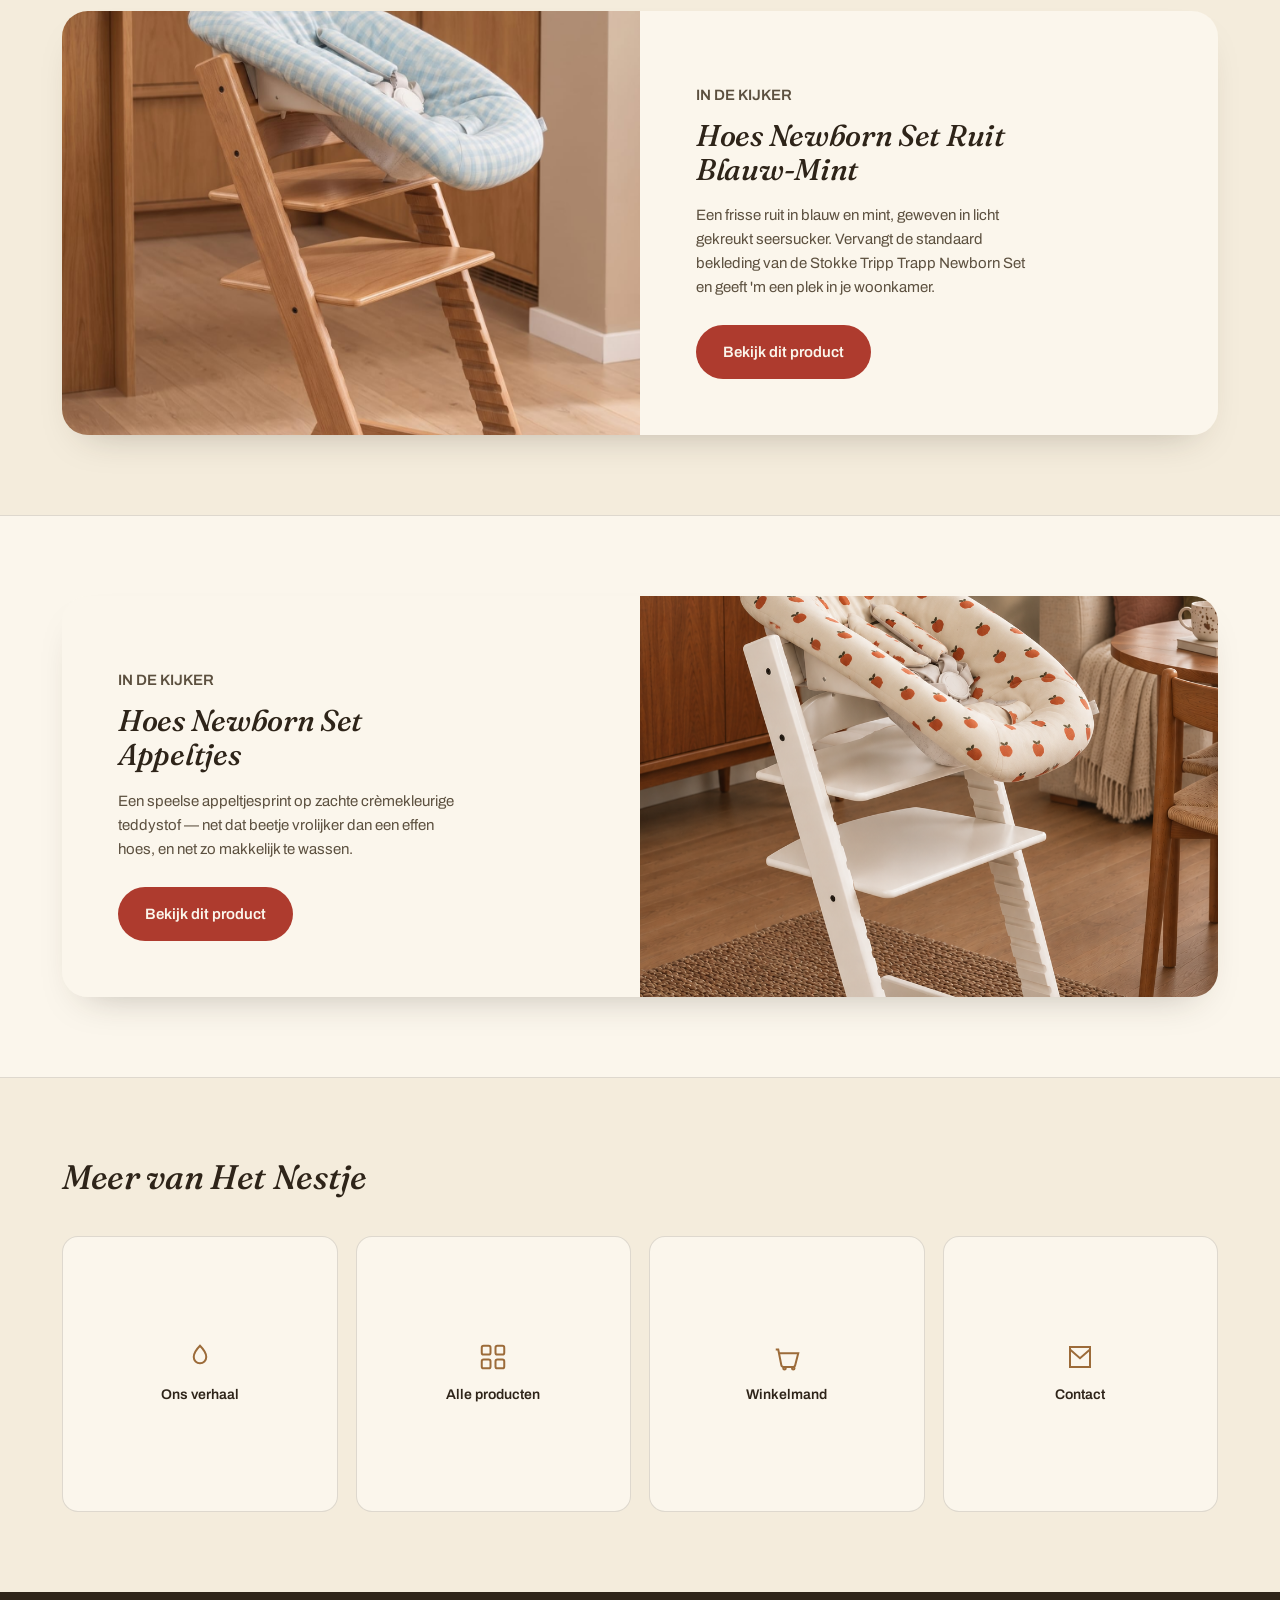
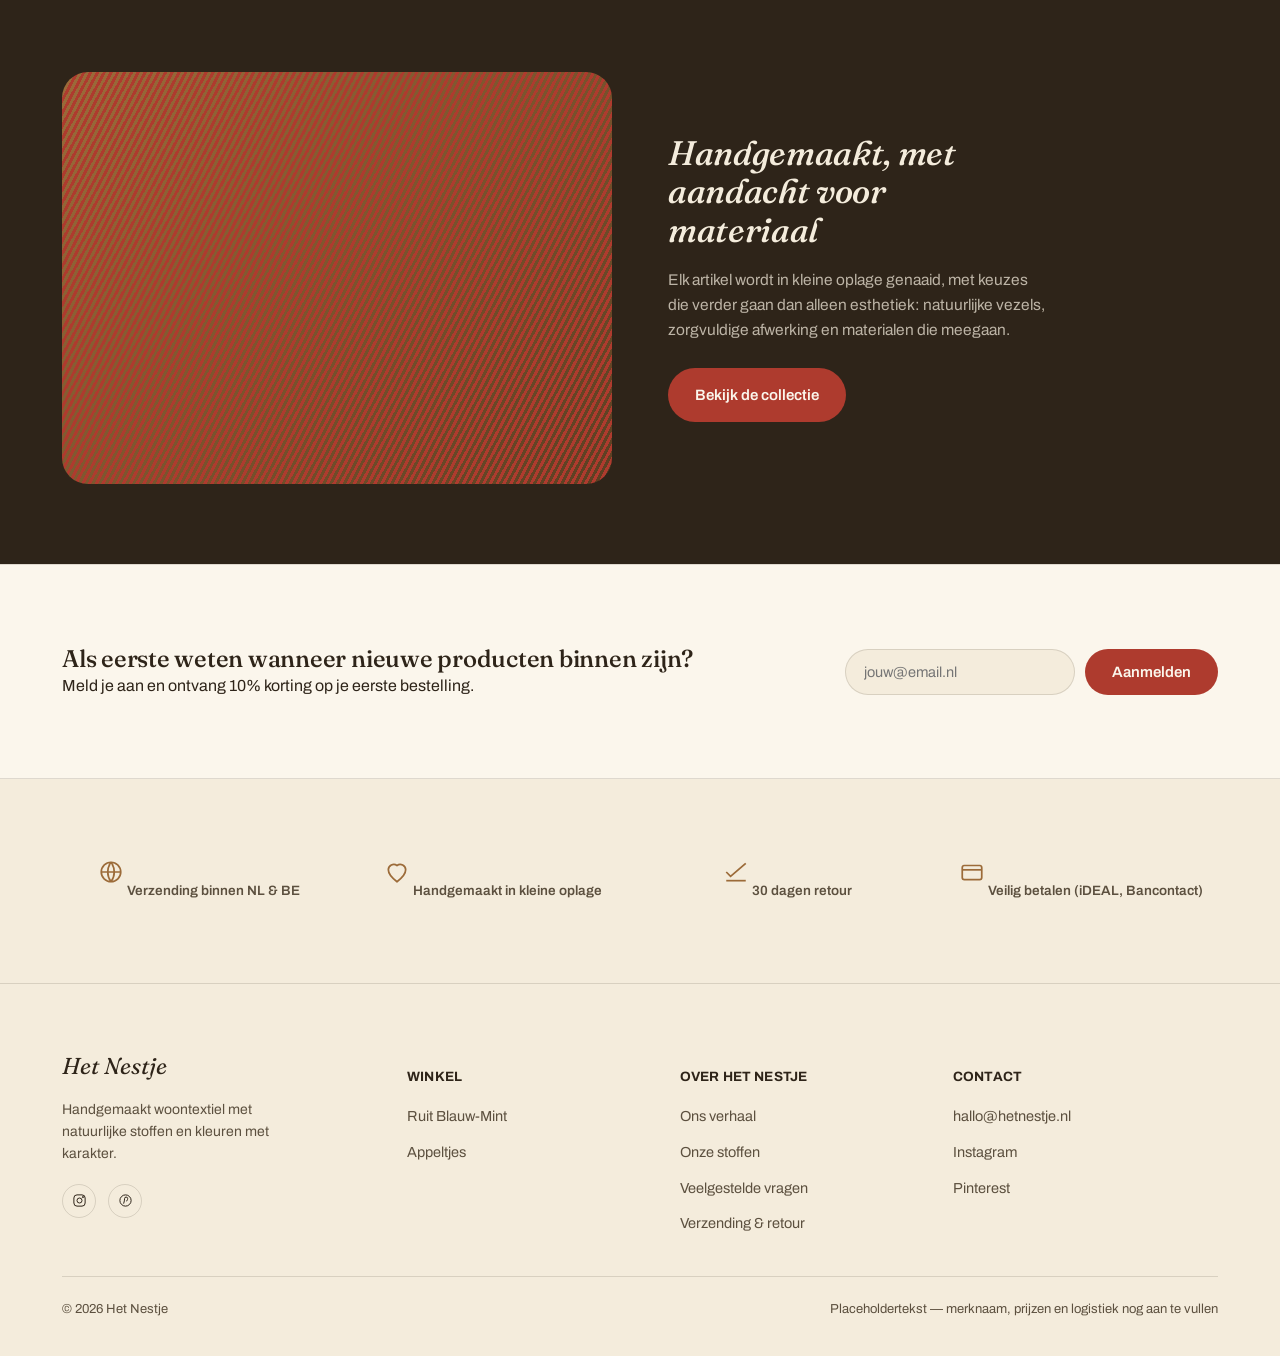
==== commit d7c1ee2a: "Voeg lege categorie 'Inlegmatjes waskussen' toe Nieuwe categorie voor matjes die passen in het Quax " ====
--- a/index.html
+++ b/index.html
@@ -20,6 +20,7 @@
       <ul class="nav-links" id="navLinks">
         <li class="nav-item"><a href="shop.html">Alle producten</a></li>
         <li class="nav-item"><a href="shop.html?cat=Hoezen%20newborn%20set">Hoezen newborn set</a></li>
+        <li class="nav-item"><a href="shop.html?cat=Inlegmatjes%20waskussen">Inlegmatjes waskussen</a></li>
         <li class="nav-item"><a href="index.html#verhaal">Ons verhaal</a></li>
         <li class="nav-item"><a href="index.html#nieuwsbrief">Contact</a></li>
       </ul>
--- a/css/style.css
+++ b/css/style.css
@@ -142,6 +142,7 @@
 
   /* ---------- Product row ---------- */
   .product-row{display:grid; grid-template-columns:repeat(4,1fr); gap:24px;}
+  .empty-category{grid-column:1/-1; padding:48px 0; text-align:center; color:var(--ink-soft); font-size:15px;}
   .product-card{background:var(--surface); border:1px solid var(--line); border-radius:var(--radius-lg); overflow:hidden; display:flex; flex-direction:column; transition:transform .2s ease, box-shadow .2s ease;}
   .product-card:hover{transform:translateY(-4px); box-shadow:var(--shadow);}
   .swatch{aspect-ratio:4/5; width:100%;}
